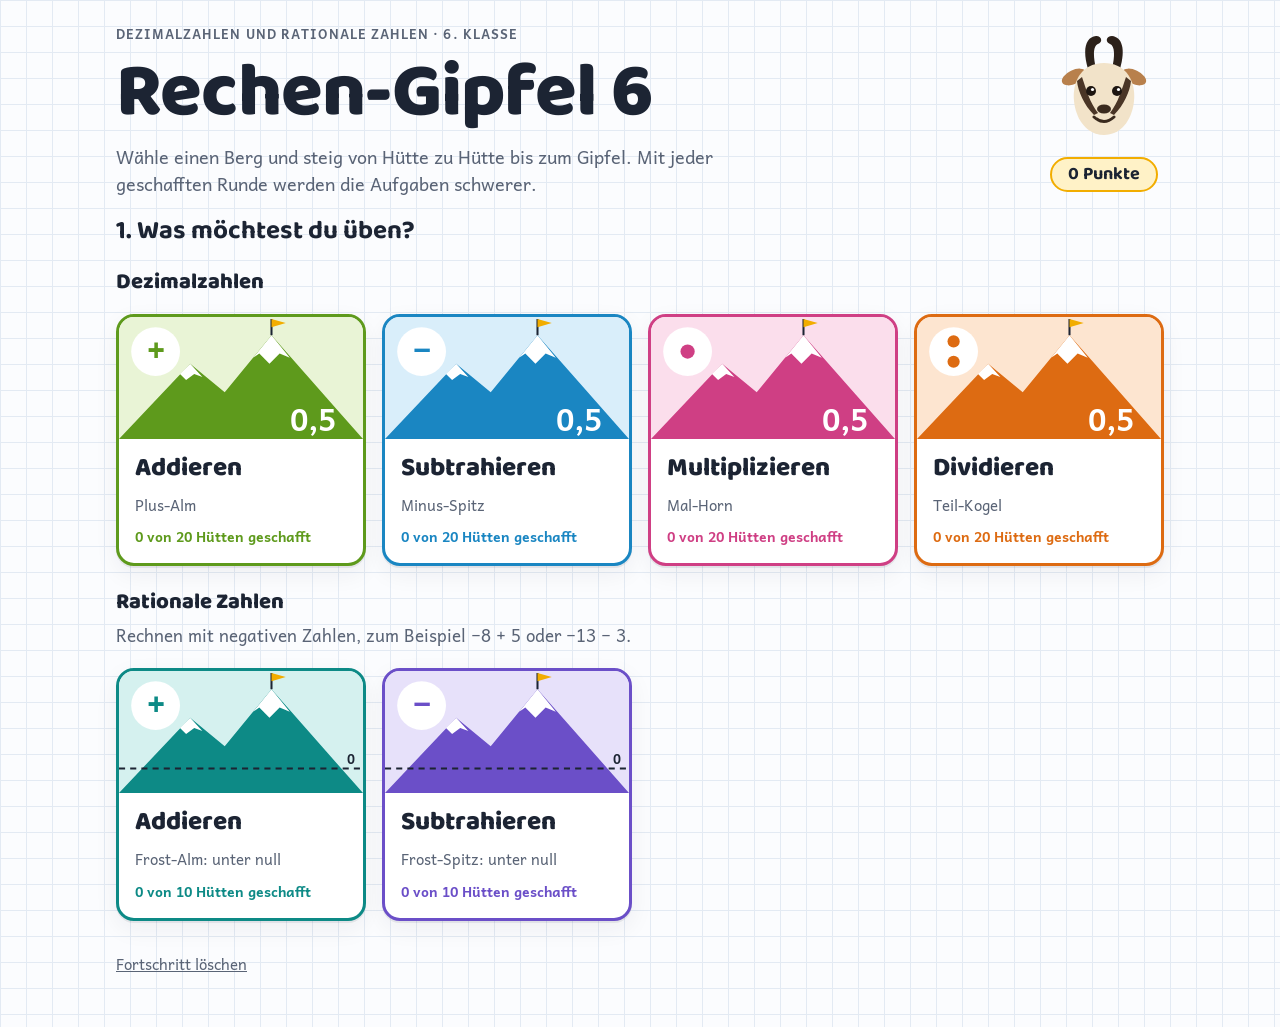
==== einzeldatei/Rechen-Gipfel-6.html @ 6ba0c253 "Lernwelt Rechen-Gipfel 6: Dezimalzahlen und rationale Zahlen Schriftlich (Komma unter Komma, bayeris" ====
<!doctype html>
<html lang="de">
<head>
<meta charset="utf-8">
<meta name="viewport" content="width=device-width, initial-scale=1, viewport-fit=cover">
<title>Rechen-Gipfel 6</title>
<meta name="description" content="Digitale Lernwelt für die 6. Klasse der Mittelschule in Bayern: schriftlich rechnen und Kopfrechnen mit Dezimalzahlen, Addieren und Subtrahieren mit rationalen Zahlen.">
<link rel="preconnect" href="https://fonts.googleapis.com">
<link rel="preconnect" href="https://fonts.gstatic.com" crossorigin>
<link rel="stylesheet" href="https://fonts.googleapis.com/css2?family=Andika:wght@400;700&family=Baloo+2:wght@600;700;800&display=swap">
<style>
/* Rechen-Gipfel
   Layout: eine Spalte auf Karopapier; beim Üben links die Aufgabe, rechts Gamsi, Zahlenfeld und Knöpfe.
   Farben der vier Berge wie auf den Merkplakaten: Plus grün, Minus blau, Mal pink, Geteilt orange. */
:root {
  --paper: #fbfcfe;
  --grid: #e3eaf3;
  --card: #ffffff;
  --fg: #1c2433;
  --muted: #5a6476;
  --line: #c7d1de;
  --ink: #1d4fa8;            /* Füller-Blau für eigene Eingaben */
  --red: #c42a40;            /* Korrekturrot */
  --red-soft: #fde4e8;
  --ok: #24794f;
  --ok-soft: #dcf2e5;
  --sun: #f2ad00;
  --sun-soft: #fff2c7;
  --snow: #ffffff;
  --add: #5e9a1c;  --add-soft: #e9f4d6;
  --sub: #1a86c2;  --sub-soft: #d9eefa;
  --mul: #cf3f84;  --mul-soft: #fbdeec;
  --div: #dd6b12;  --div-soft: #fde5d0;
  --accent: var(--add);
  --accent-soft: var(--add-soft);
  --shadow: 0 2px 0 rgba(28, 36, 51, .08), 0 8px 24px rgba(28, 36, 51, .06);
  --font-display: 'Baloo 2', 'Andika', 'Trebuchet MS', system-ui, sans-serif;
  --font-body: 'Andika', 'Segoe UI', system-ui, sans-serif;
  --cell: clamp(36px, 9vw, 54px);
  --radius: 18px;
}
@media (prefers-color-scheme: dark) {
  :root:not([data-theme="light"]) {
    --paper: #131a27; --grid: #1c2638; --card: #1a2333; --fg: #e9edf4; --muted: #a4aec0; --line: #34425a;
    --ink: #8fb4ff; --red: #ff7d8f; --red-soft: #43202a; --ok: #59d08f; --ok-soft: #173a29; --sun: #ffc93d; --sun-soft: #3f3313; --snow: #dce5f2;
    --add: #8ccf45; --add-soft: #253517; --sub: #4fb6ee; --sub-soft: #15304a; --mul: #f070ad; --mul-soft: #3d1a2c; --div: #ff9a4d; --div-soft: #3f2614;
    --shadow: 0 2px 0 rgba(0, 0, 0, .3), 0 8px 24px rgba(0, 0, 0, .25);
    color-scheme: dark;
  }
}
:root[data-theme="dark"] {
  --paper: #131a27; --grid: #1c2638; --card: #1a2333; --fg: #e9edf4; --muted: #a4aec0; --line: #34425a;
  --ink: #8fb4ff; --red: #ff7d8f; --red-soft: #43202a; --ok: #59d08f; --ok-soft: #173a29; --sun: #ffc93d; --sun-soft: #3f3313; --snow: #dce5f2;
  --add: #8ccf45; --add-soft: #253517; --sub: #4fb6ee; --sub-soft: #15304a; --mul: #f070ad; --mul-soft: #3d1a2c; --div: #ff9a4d; --div-soft: #3f2614;
  --shadow: 0 2px 0 rgba(0, 0, 0, .3), 0 8px 24px rgba(0, 0, 0, .25);
  color-scheme: dark;
}
[data-op="add"] { --accent: var(--add); --accent-soft: var(--add-soft); }
[data-op="sub"] { --accent: var(--sub); --accent-soft: var(--sub-soft); }
[data-op="mul"] { --accent: var(--mul); --accent-soft: var(--mul-soft); }
[data-op="div"] { --accent: var(--div); --accent-soft: var(--div-soft); }

* { box-sizing: border-box; }
html, body { margin: 0; }
body {
  font-family: var(--font-body);
  font-size: 17px;
  line-height: 1.5;
  color: var(--fg);
  background-color: var(--paper);
  background-image:
    linear-gradient(var(--grid) 1px, transparent 1px),
    linear-gradient(90deg, var(--grid) 1px, transparent 1px);
  background-size: 26px 26px;
  min-height: 100vh;
}
[hidden] { display: none !important; }
button { font: inherit; color: inherit; }
:focus-visible { outline: 3px solid var(--sun); outline-offset: 2px; }

.app {
  max-width: 1080px;
  margin: 0 auto;
  padding-block: 24px 48px;
  padding-left: max(16px, env(safe-area-inset-left, 0px));
  padding-right: max(16px, env(safe-area-inset-right, 0px));
}
.screen { display: flex; flex-direction: column; gap: 20px; animation: rise .35s ease both; }
@keyframes rise { from { transform: translateY(8px); opacity: .4; } to { transform: none; opacity: 1; } }

h1, h2, h3 { font-family: var(--font-display); line-height: 1.1; margin: 0; text-wrap: balance; }
h1 { font-size: clamp(44px, 8vw, 76px); font-weight: 800; letter-spacing: -.01em; }
.eyebrow { margin: 0; font-weight: 700; color: var(--muted); text-transform: uppercase; letter-spacing: .08em; font-size: 13px; }
.lead { margin: 0; font-size: 18px; color: var(--muted); max-width: 58ch; }
.pick-title { font-size: 26px; font-weight: 700; }

/* ---------- Start ---------- */
.hero { display: flex; gap: 24px; align-items: center; justify-content: space-between; flex-wrap: wrap; }
.hero-text { display: flex; flex-direction: column; gap: 8px; min-width: 0; flex: 1 1 380px; }
.hero-side { display: flex; flex-direction: column; align-items: center; gap: 8px; }
.score-pill { font-family: var(--font-display); font-weight: 700; font-size: 18px; background: var(--sun-soft); color: var(--fg); border: 2px solid var(--sun); border-radius: 999px; padding: 2px 16px; font-variant-numeric: tabular-nums; }

.op-grid { display: grid; grid-template-columns: repeat(4, minmax(0, 1fr)); gap: 16px; }
@media (max-width: 860px) { .op-grid { grid-template-columns: repeat(2, minmax(0, 1fr)); } }
@media (max-width: 420px) { .op-grid { grid-template-columns: minmax(0, 1fr); } }
.op-card {
  display: flex; flex-direction: column; gap: 6px; text-align: left;
  background: var(--card); border: 3px solid var(--accent); border-radius: var(--radius);
  padding: 0 0 16px; cursor: pointer; overflow: hidden; box-shadow: var(--shadow);
  transition: transform .15s ease;
}
.op-card:hover { transform: translateY(-3px); }
.op-card svg { display: block; width: 100%; height: auto; max-height: 130px; background: var(--accent-soft); }
@media (max-width: 420px) { .op-card svg { height: 110px; } }
.op-card .op-name { font-family: var(--font-display); font-weight: 800; font-size: 26px; padding: 4px 16px 0; color: var(--fg); }
.op-card .op-sub { padding: 0 16px; color: var(--muted); font-size: 15px; }
.op-card .op-progress { padding: 4px 16px 0; font-size: 14px; font-weight: 700; color: var(--accent); }

.home-foot { display: flex; gap: 12px; align-items: center; flex-wrap: wrap; padding-top: 8px; }
.link-btn { background: none; border: 0; padding: 4px 0; color: var(--muted); text-decoration: underline; cursor: pointer; font-size: 15px; }
.reset-confirm { display: flex; gap: 8px; align-items: center; flex-wrap: wrap; font-size: 15px; }

/* ---------- Auswahl Verfahren / Stufe ---------- */
.crumbs { display: flex; gap: 12px; align-items: center; flex-wrap: wrap; color: var(--muted); font-weight: 700; }
.back-btn { background: var(--card); border: 2px solid var(--line); border-radius: 999px; padding: 6px 14px; cursor: pointer; font-weight: 700; }
.back-btn:hover { border-color: var(--accent); }
.choice-grid { display: grid; grid-template-columns: repeat(2, minmax(0, 1fr)); gap: 18px; }
@media (max-width: 680px) { .choice-grid { grid-template-columns: minmax(0, 1fr); } }
.choice {
  display: flex; flex-direction: column; gap: 10px; text-align: left; cursor: pointer;
  background: var(--card); border: 3px solid var(--accent); border-radius: var(--radius);
  padding: 20px; box-shadow: var(--shadow); min-width: 0; transition: transform .15s ease;
}
.choice:hover { transform: translateY(-3px); }
.choice h3 { font-size: 30px; font-weight: 800; }
.choice p { margin: 0; color: var(--muted); }
.choice .example { background: var(--accent-soft); border-radius: 12px; padding: 10px 14px; font-size: 18px; font-variant-numeric: tabular-nums; overflow-x: auto; }
.choice .example pre { margin: 0; font-family: var(--font-body); font-size: 18px; line-height: 1.3; }
.trail { display: flex; gap: 6px; align-items: flex-end; flex-wrap: wrap; }
.hut { display: flex; flex-direction: column; align-items: center; gap: 2px; font-size: 12px; font-weight: 700; color: var(--muted); }
.hut svg { width: 40px; height: 34px; }
.trail-note { font-size: 14px; font-weight: 700; color: var(--accent); }

/* ---------- Üben ---------- */
.play-bar { display: flex; gap: 12px; align-items: center; justify-content: space-between; flex-wrap: wrap; }
.play-info { display: flex; gap: 8px; flex-wrap: wrap; }
.badge { display: inline-block; background: var(--accent); color: var(--card); font-weight: 700; border-radius: 999px; padding: 3px 14px; font-size: 15px; }
.badge.soft { background: var(--accent-soft); color: var(--fg); }
.play-score { font-family: var(--font-display); font-weight: 700; font-size: 20px; font-variant-numeric: tabular-nums; }
.dots { display: flex; gap: 8px; }
.dot { width: 34px; height: 10px; border-radius: 6px; background: var(--line); }
.dot.now { background: var(--sun); }
.dot.ok { background: var(--ok); }
.dot.meh { background: var(--accent); opacity: .55; }
.dot.bonus { outline: 2px dashed var(--sun); outline-offset: 2px; }

.play-main { display: grid; grid-template-columns: minmax(0, 1fr) 320px; gap: 20px; align-items: start; }
@media (max-width: 860px) { .play-main { grid-template-columns: minmax(0, 1fr); } }
.task-card { background: var(--card); border: 3px solid var(--accent); border-radius: var(--radius); padding: 20px; display: flex; flex-direction: column; gap: 16px; box-shadow: var(--shadow); min-width: 0; }
.task-kicker { margin: 0; font-weight: 700; color: var(--accent); text-transform: uppercase; letter-spacing: .06em; font-size: 13px; }
.task-title { font-size: clamp(28px, 5vw, 40px); font-weight: 800; font-variant-numeric: tabular-nums; }
.work { overflow-x: auto; padding: 4px 2px 8px; }

.sach { background: var(--accent-soft); border-radius: 14px; padding: 14px 16px; display: flex; flex-direction: column; gap: 12px; }
.sach p { margin: 0; font-size: 18px; max-width: 62ch; }
.sach .q { font-weight: 700; }
.opt-row { display: flex; gap: 10px; flex-wrap: wrap; }
.opt { background: var(--card); border: 2px solid var(--line); border-radius: 12px; padding: 8px 16px; font-size: 20px; font-weight: 700; cursor: pointer; font-variant-numeric: tabular-nums; }
.opt:hover { border-color: var(--accent); }
.opt.wrong { border-color: var(--red); background: var(--red-soft); animation: shake .3s; }
.opt.right { border-color: var(--ok); background: var(--ok-soft); }
@keyframes shake { 25% { transform: translateX(-4px); } 75% { transform: translateX(4px); } }
.answer-box { background: var(--ok-soft); border: 2px solid var(--ok); border-radius: 14px; padding: 12px 16px; font-size: 18px; }
.answer-box b { font-family: var(--font-display); }

/* Rechenkästchen */
.grid { display: grid; grid-template-columns: repeat(var(--cols), var(--cell)); width: max-content; }
.cell {
  width: var(--cell); height: var(--cell);
  display: flex; align-items: center; justify-content: center;
  border-right: 1px solid var(--line); border-bottom: 1px solid var(--line);
  font-size: calc(var(--cell) * .58); font-weight: 700; line-height: 1;
  background: transparent; padding: 0; font-variant-numeric: tabular-nums;
}
.cell.first { border-left: 1px solid var(--line); }
.cell.top { border-top: 1px solid var(--line); }
.cell.rule { border-top: 4px solid var(--fg); }
.cell.sign { color: var(--fg); }
.cell.small { font-size: calc(var(--cell) * .36); color: var(--muted); }
.cell.in { background: var(--card); color: var(--ink); cursor: pointer; border-radius: 0; border-left: 0; border-top-style: solid; }
.cell.in:hover { background: var(--sun-soft); }
.cell.sel { box-shadow: inset 0 0 0 3px var(--sun); background: var(--sun-soft); }
.cell.ok { background: var(--ok-soft); }
.cell.bad { background: var(--red-soft); }
.cell.shown { color: var(--red); }
.cell.mark { color: var(--ink); }
.cell.hl { background: var(--sun-soft); }
.cell.ul { border-bottom: 3px solid var(--fg); }
.cell.down { color: var(--accent); }
.grid-legend { font-size: 14px; color: var(--muted); margin: 8px 0 0; }

/* Rechnen in Schritten */
.steps { display: flex; flex-direction: column; gap: 10px; }
.hs-row { display: flex; flex-wrap: wrap; align-items: center; gap: 8px; font-size: clamp(22px, 4vw, 28px); font-weight: 700; font-variant-numeric: tabular-nums; }
.hs-row.final { border-top: 3px solid var(--fg); padding-top: 10px; margin-top: 4px; }
.slot {
  min-width: calc(var(--w) * 0.75em + 0.8em); height: 1.7em; padding: 0 .3em;
  border: 2px dashed var(--line); border-radius: 10px; background: var(--card); color: var(--ink);
  font-weight: 700; font-size: inherit; cursor: pointer; text-align: right; font-variant-numeric: tabular-nums;
}
.slot.given { border-style: solid; border-color: transparent; background: var(--accent-soft); color: var(--fg); cursor: default; }
.slot.sel { border-style: solid; border-color: var(--sun); background: var(--sun-soft); }
.slot.ok { border-style: solid; border-color: var(--ok); background: var(--ok-soft); }
.slot.bad { border-style: solid; border-color: var(--red); background: var(--red-soft); }
.slot.shown { color: var(--red); }
.ref { color: var(--muted); min-width: 1.5em; text-align: right; }

/* Division Schritt für Schritt */
.div-prompt { display: flex; flex-wrap: wrap; gap: 10px; align-items: center; background: var(--sun-soft); border-radius: 14px; padding: 10px 14px; font-size: 20px; font-weight: 700; }
.div-prompt .slot { min-width: 3.2em; }
.div-done { background: var(--ok-soft); }

/* Seitenleiste */
.side { display: flex; flex-direction: column; gap: 14px; }
.coach { display: flex; gap: 10px; align-items: flex-start; }
.bubble {
  position: relative; flex: 1; min-width: 0; background: var(--card); border: 2px solid var(--line);
  border-radius: 16px; padding: 10px 14px; font-size: 16px; min-height: 64px;
}
.bubble.good { border-color: var(--ok); background: var(--ok-soft); }
.bubble.oops { border-color: var(--red); background: var(--red-soft); }
.bubble.tip { border-color: var(--sun); background: var(--sun-soft); }
.bubble ol { margin: 6px 0 0; padding-left: 20px; }
.bubble li { margin: 2px 0; font-size: 15px; }

.pad { display: grid; grid-template-columns: repeat(4, minmax(0, 1fr)); gap: 8px; }
.key {
  height: 56px; border-radius: 14px; border: 2px solid var(--line); background: var(--card);
  font-family: var(--font-display); font-size: 26px; font-weight: 700; cursor: pointer; touch-action: manipulation;
}
.key:hover { border-color: var(--accent); }
.key:active { transform: translateY(1px); background: var(--accent-soft); }
.key.wide { grid-column: span 2; }
.key.fn { font-size: 18px; color: var(--muted); }
.actions { display: grid; grid-template-columns: 1fr 2fr; gap: 10px; }
.btn {
  border-radius: 14px; border: 2px solid transparent; padding: 12px 18px; cursor: pointer;
  font-family: var(--font-display); font-weight: 700; font-size: 20px;
}
.btn.primary { background: var(--accent); color: var(--card); }
.btn.primary:hover { filter: brightness(1.05); }
.btn.ghost { background: var(--card); border-color: var(--line); }
.btn.ghost:hover { border-color: var(--accent); }
.btn.small { font-size: 15px; padding: 6px 12px; border-radius: 10px; }
.btn.danger { background: var(--red); color: var(--card); }
.btn:disabled { opacity: .45; cursor: not-allowed; }

/* Maskottchen */
.mascot { width: 120px; height: 120px; }
.mascot.small { width: 64px; height: 64px; flex-shrink: 0; }
.mascot.big { width: 150px; height: 150px; }
.mascot svg { width: 100%; height: 100%; }
.mascot.hop svg { animation: hop .5s ease; }
@keyframes hop { 40% { transform: translateY(-10px) rotate(-4deg); } }

/* Rundenende */
.done-card { background: var(--card); border: 3px solid var(--accent); border-radius: var(--radius); padding: 28px 20px; display: flex; flex-direction: column; align-items: center; gap: 14px; text-align: center; box-shadow: var(--shadow); }
.done-card h2 { font-size: clamp(30px, 6vw, 46px); font-weight: 800; }
.done-stars { display: flex; gap: 8px; }
.done-stars svg { width: 56px; height: 56px; }
.done-actions { display: flex; gap: 10px; flex-wrap: wrap; justify-content: center; }

#confetti { position: fixed; inset: 0; width: 100%; height: 100%; pointer-events: none; z-index: 20; }
.noscript { padding: 20px; }

@media (prefers-reduced-motion: reduce) {
  *, *::before, *::after { animation: none !important; transition: none !important; }
}

/* ---------- Klasse 6: Dezimalzahlen und rationale Zahlen ---------- */
:root { --ratadd: #0d8a86; --ratadd-soft: #d5f1ef; --ratsub: #6b4fc8; --ratsub-soft: #e7e1fa; }
@media (prefers-color-scheme: dark) { :root:not([data-theme="light"]) { --ratadd: #3fd0c9; --ratadd-soft: #123634; --ratsub: #a891ff; --ratsub-soft: #2a2148; } }
:root[data-theme="dark"] { --ratadd: #3fd0c9; --ratadd-soft: #123634; --ratsub: #a891ff; --ratsub-soft: #2a2148; }
[data-op="ratadd"] { --accent: var(--ratadd); --accent-soft: var(--ratadd-soft); }
[data-op="ratsub"] { --accent: var(--ratsub); --accent-soft: var(--ratsub-soft); }
.world-title { font-size: 22px; font-weight: 800; margin-top: 4px; }
.world-note { margin: -12px 0 0; color: var(--muted); }
.op-grid.two { grid-template-columns: repeat(4, minmax(0, 1fr)); }
@media (max-width: 860px) { .op-grid.two { grid-template-columns: repeat(2, minmax(0, 1fr)); } }
@media (max-width: 420px) { .op-grid.two { grid-template-columns: minmax(0, 1fr); } }
.cell.comma { font-weight: 800; color: var(--fg); }
.cell.fill { color: var(--accent); }
.combo { display: flex; flex-direction: column; gap: 18px; }
.combo-part { display: flex; flex-direction: column; gap: 8px; }
.combo-label { margin: 0; font-weight: 700; color: var(--accent); }
.div-original { font-size: clamp(26px, 5vw, 34px); font-weight: 800; font-variant-numeric: tabular-nums; }
.div-wrap { display: flex; flex-direction: column; gap: 12px; }
.hint-visual { overflow-x: auto; background: var(--sun-soft); border-radius: 14px; padding: 8px; }
.hint-visual svg { display: block; width: 100%; min-width: 480px; height: auto; }
.hint-visual p { margin: 0 4px 4px; font-size: 15px; font-weight: 700; }

</style>
</head>
<body>
<div class="app">

  <!-- Startseite: Rechenart wählen -->
  <section id="screen-home" class="screen" aria-labelledby="home-title">
    <header class="hero">
      <div class="hero-text">
        <p class="eyebrow">Dezimalzahlen und rationale Zahlen · 6. Klasse</p>
        <h1 id="home-title">Rechen-Gipfel 6</h1>
        <p class="lead">Wähle einen Berg und steig von Hütte zu Hütte bis zum Gipfel. Mit jeder geschafften Runde werden die Aufgaben schwerer.</p>
      </div>
      <div class="hero-side">
        <div class="mascot" id="home-mascot" aria-hidden="true"></div>
        <div class="score-pill" id="home-points" aria-live="polite">0 Punkte</div>
      </div>
    </header>
    <h2 class="pick-title">1. Was möchtest du üben?</h2>
    <h3 class="world-title">Dezimalzahlen</h3>
    <div class="op-grid" id="op-grid"></div>
    <h3 class="world-title">Rationale Zahlen</h3>
    <p class="world-note">Rechnen mit negativen Zahlen, zum Beispiel −8 + 5 oder −13 − 3.</p>
    <div class="op-grid two" id="op-grid-rat"></div>
    <footer class="home-foot">
      <button type="button" class="link-btn" id="reset-btn">Fortschritt löschen</button>
      <div id="reset-confirm" class="reset-confirm" hidden>
        <span>Wirklich alle Hütten und Punkte löschen?</span>
        <button type="button" class="btn small danger" id="reset-yes">Ja, löschen</button>
        <button type="button" class="btn small ghost" id="reset-no">Abbrechen</button>
      </div>
    </footer>
  </section>

  <!-- Verfahren wählen -->
  <section id="screen-mode" class="screen" hidden aria-labelledby="mode-title">
    <nav class="crumbs"><button type="button" class="back-btn" data-go="home">← Zurück</button><span id="mode-crumb"></span></nav>
    <h2 class="pick-title" id="mode-title">2. Wie möchtest du rechnen?</h2>
    <div class="choice-grid" id="mode-grid"></div>
  </section>

  <!-- Stufe wählen -->
  <section id="screen-stufe" class="screen" hidden aria-labelledby="stufe-title">
    <nav class="crumbs"><button type="button" class="back-btn" data-go="mode">← Zurück</button><span id="stufe-crumb"></span></nav>
    <h2 class="pick-title" id="stufe-title">3. Welche Stufe?</h2>
    <div class="choice-grid" id="stufe-grid"></div>
  </section>

  <!-- Üben -->
  <section id="screen-play" class="screen" hidden aria-labelledby="play-title">
    <div class="play-bar">
      <button type="button" class="back-btn" id="play-back">← Stufen</button>
      <div class="play-info">
        <span class="badge" id="play-path"></span>
        <span class="badge soft" id="play-level"></span>
      </div>
      <div class="play-score" id="play-points" aria-live="polite"></div>
    </div>
    <div class="dots" id="play-dots" aria-label="Fortschritt in dieser Runde"></div>

    <div class="play-main">
      <div class="task-card">
        <p class="task-kicker" id="play-kicker"></p>
        <h2 class="task-title" id="play-title"></h2>
        <div id="sach-box" class="sach" hidden></div>
        <div id="work" class="work"></div>
        <div id="hint-visual" class="hint-visual" hidden></div>
        <div id="answer-box" class="answer-box" hidden></div>
      </div>

      <aside class="side">
        <div class="coach">
          <div class="mascot small" id="play-mascot" aria-hidden="true"></div>
          <div class="bubble" id="bubble" aria-live="polite"></div>
        </div>
        <div class="pad" id="pad" aria-label="Zahlenfeld"></div>
        <div class="actions">
          <button type="button" class="btn ghost" id="hint-btn">Tipp</button>
          <button type="button" class="btn primary" id="check-btn">Prüfen</button>
        </div>
      </aside>
    </div>
  </section>

  <!-- Rundenende -->
  <section id="screen-done" class="screen" hidden aria-labelledby="done-title">
    <div class="done-card">
      <div class="mascot big" id="done-mascot" aria-hidden="true"></div>
      <h2 id="done-title"></h2>
      <div class="done-stars" id="done-stars"></div>
      <p id="done-text" class="lead"></p>
      <div class="done-trail" id="done-trail"></div>
      <div class="done-actions">
        <button type="button" class="btn primary" id="again-btn">Nächste Runde</button>
        <button type="button" class="btn ghost" id="to-stufe-btn">Andere Stufe</button>
        <button type="button" class="btn ghost" id="to-home-btn">Andere Rechenart</button>
      </div>
    </div>
  </section>

</div>
<canvas id="confetti" aria-hidden="true"></canvas>
<noscript><p class="noscript">Bitte JavaScript einschalten, damit die Lernwelt funktioniert.</p></noscript>
<script>
/* Rechen-Gipfel – kleine Hilfsfunktionen */
window.RG = window.RG || {};
(function (RG) {
  RG.rnd = function (a, b) { return a + Math.floor(Math.random() * (b - a + 1)); };
  RG.pick = function (arr) { return arr[Math.floor(Math.random() * arr.length)]; };
  RG.shuffle = function (arr) {
    var a = arr.slice();
    for (var i = a.length - 1; i > 0; i--) {
      var j = Math.floor(Math.random() * (i + 1));
      var t = a[i]; a[i] = a[j]; a[j] = t;
    }
    return a;
  };
  /* Tausendergruppen mit schmalem Leerzeichen: 12 345 */
  RG.fmt = function (n) { return String(n).replace(/\B(?=(\d{3})+(?!\d))/g, ' '); };
  RG.len = function (n) { return String(n).length; };
  RG.digitsOf = function (n) { return String(n).split('').map(Number); };
  /* Stellenwert-Zerlegung: 285 -> [200, 80, 5] (Nullen fallen weg) */
  RG.placeParts = function (n) {
    var s = String(n), out = [];
    for (var i = 0; i < s.length; i++) {
      var d = Number(s[i]);
      if (d) out.push(d * Math.pow(10, s.length - 1 - i));
    }
    return out;
  };
  /* Stellenwert-Namen von rechts: E, Z, H, T, ZT, HT */
  RG.PLACE = ['E', 'Z', 'H', 'T', 'ZT', 'HT', 'M'];
  RG.PLACE_LONG = ['Einer', 'Zehner', 'Hunderter', 'Tausender', 'Zehntausender', 'Hunderttausender', 'Millionen'];

  /* Überschlag: auf die höchste Stelle runden */
  RG.roundLead = function (n) {
    var p = Math.pow(10, String(n).length - 1);
    return Math.round(n / p) * p;
  };

  /* Speicher (nur in diesem Browser) */
  var KEY = 'rechengipfel6-v1';
  RG.store = {
    load: function () { try { return JSON.parse(localStorage.getItem(KEY)) || null; } catch (e) { return null; } },
    save: function (d) { try { localStorage.setItem(KEY, JSON.stringify(d)); } catch (e) { /* ohne Speicher weiter */ } },
    clear: function () { try { localStorage.removeItem(KEY); } catch (e) { /* egal */ } }
  };

  /* DOM-Helfer */
  RG.el = function (tag, attrs, children) {
    var e = document.createElement(tag);
    if (attrs) {
      Object.keys(attrs).forEach(function (k) {
        var v = attrs[k];
        if (v === undefined || v === null || v === false) return;
        if (k === 'text') e.textContent = v;
        else if (k === 'html') e.innerHTML = v;
        else if (k.slice(0, 2) === 'on') e.addEventListener(k.slice(2), v);
        else e.setAttribute(k, v === true ? '' : v);
      });
    }
    (children || []).forEach(function (c) {
      if (c === null || c === undefined || c === false) return;
      e.appendChild(typeof c === 'string' ? document.createTextNode(c) : c);
    });
    return e;
  };
})(window.RG);

/* ---------- Dezimalzahlen und negative Zahlen ---------- */
(function (RG) {
  /* Eine Dezimalzahl ist {i, k}: ganze Zahl i geteilt durch 10^k (k = Stellen nach dem Komma) */
  RG.D = function (i, k) { return { i: i, k: k || 0 }; };
  RG.dVal = function (x) { return x.i / Math.pow(10, x.k); };
  RG.dScale = function (x, k) { return x.i * Math.pow(10, k - x.k); };
  RG.dNorm = function (x) { var i = x.i, k = x.k; while (k > 0 && i % 10 === 0) { i /= 10; k--; } return { i: i, k: k }; };
  RG.dIntLen = function (x) { return String(Math.floor(Math.abs(x.i) / Math.pow(10, x.k))).length; };
  /* Ziffern ohne Komma, mit führender 0 bei 0,xx: 0,84 -> "084" */
  RG.dDigits = function (x) {
    var s = String(Math.abs(x.i));
    while (s.length < x.k + 1) s = '0' + s;
    return s;
  };
  /* Deutsche Schreibweise: 12,05  −3  1 250,5 */
  RG.dStr = function (x) {
    var s = RG.dDigits(x), ip = s.slice(0, s.length - x.k), fp = s.slice(s.length - x.k);
    return (x.i < 0 ? '−' : '') + RG.fmt(ip) + (x.k ? ',' + fp : '');
  };
  RG.dSum = function (list) {
    var K = Math.max.apply(null, list.map(function (x) { return x.k; }));
    return { i: list.reduce(function (s, x) { return s + RG.dScale(x, K); }, 0), k: K };
  };
  RG.dMul = function (a, b) { return { i: a.i * b.i, k: a.k + b.k }; };
  /* Zufällige Dezimalzahl zwischen lo und hi (ganzzahliger Anteil) mit k Stellen, letzte Stelle nicht 0 */
  RG.rndDec = function (lo, hi, k) {
    var p = Math.pow(10, k), i;
    do { i = RG.rnd(lo * p, hi * p + p - 1); } while (k > 0 && i % 10 === 0);
    if (i === 0) i = k ? 1 : 1;
    return { i: i, k: k };
  };
  /* Eingabe lesen: "12,5", "−3", "-0,25" -> Zahl oder null */
  RG.parseNum = function (s) {
    if (s === null || s === undefined) return null;
    s = String(s).replace('−', '-').replace(',', '.').replace(/\s| /g, '');
    if (s === '' || s === '-' || s === '.' || s === '-.') return null;
    var v = Number(s);
    return isNaN(v) ? null : v;
  };
  RG.same = function (a, b) { return a !== null && b !== null && a !== undefined && Math.abs(a - b) < 1e-9; };
  /* Stellennamen für Zahlen mit k Nachkommastellen, von rechts gezählt */
  RG.placeNames = function (k, total) {
    var dec = ['z', 'h', 't'], out = [];
    for (var p = 0; p < total; p++) out.push(p < k ? dec[k - 1 - p] : RG.PLACE[p - k]);
    return out;
  };
})(window.RG);

</script>
<script>
/* Rechen-Gipfel 6 – Aufgaben erzeugen
   Welt "dez": Dezimalzahlen, Rechenarten add/sub/mul/div, Verfahren sch (schriftlich) oder km (Kopfrechnen)
   Welt "rat": rationale Zahlen, Rechenarten add/sub, nur Kopfrechnen, ohne doppelte Vorzeichen
   Jede Stufe hat 5 Level (Hütten), die schwerer werden. */
(function (RG) {
  var rnd = RG.rnd, pick = RG.pick, D = RG.D, rd = RG.rndDec;

  function retry(make, ok) {
    var x;
    for (var i = 0; i < 500; i++) { x = make(); if (ok(x)) return x; }
    return x;
  }
  RG.retry = retry;
  function sum(list) { return RG.dSum(list); }
  function sub(a, b) { var K = Math.max(a.k, b.k); return { i: RG.dScale(a, K) - RG.dScale(b, K), k: K }; }
  function carriesD(list) { var K = Math.max.apply(null, list.map(function (x) { return x.k; })); return RG.carries(list.map(function (x) { return RG.dScale(x, K); })); }
  function borrowsD(a, b) { var K = Math.max(a.k, b.k); return RG.borrows(RG.dScale(a, K), RG.dScale(b, K)); }
  function lastNonZero(x) { return x.k === 0 || x.i % 10 !== 0; }

  /* ---------- Hilfen aus Klasse 5 (Überträge, Entbündeln) ---------- */
  RG.carries = function (nums) {
    var c = 0, cnt = 0, L = Math.max.apply(null, nums.map(RG.len));
    for (var i = 0; i < L; i++) {
      var s = c;
      nums.forEach(function (n) { s += Math.floor(n / Math.pow(10, i)) % 10; });
      c = Math.floor(s / 10);
      if (c) cnt++;
    }
    return cnt;
  };
  RG.borrows = function (a, b) {
    var A = String(a).split('').reverse().map(Number), B = String(b).split('').reverse().map(Number), c = 0, cnt = 0;
    for (var i = 0; i < A.length; i++) { var x = A[i] - c, y = B[i] || 0; if (x < y) { cnt++; c = 1; } else c = 0; }
    return cnt;
  };

  /* =================== Dezimalzahlen schriftlich =================== */
  function schAdd(s, L) {
    var t;
    if (s === 1) {
      t = [
        function () { return retry(function () { return [rd(1, 9, 1), rd(1, 9, 1)]; }, function (x) { return carriesD(x) === 0; }); },
        function () { return retry(function () { return [rd(1, 99, 1), rd(1, 99, 1)]; }, function (x) { return carriesD(x) >= 1; }); },
        function () { return retry(function () { return [rd(1, 99, 2), rd(1, 99, 2)]; }, function (x) { return carriesD(x) >= 1; }); },
        function () { return [rd(10, 999, 2), rd(10, 999, 2)]; },
        function () { return [rd(1, 99, 2), rd(10, 499, 2), rd(1, 99, 2)]; }
      ][L - 1]();
    } else {
      t = [
        function () { return [rd(1, 99, 1), rd(1, 99, 2)]; },
        function () { return RG.shuffle([rd(1, 99, 1), rd(1, 99, 3)]); },
        function () { return [rd(1, 99, 2), D(rnd(2, 99), 0), rd(1, 99, 1)]; },
        function () { return [rd(10, 999, 1), rd(1, 99, 3), rd(1, 99, 2)]; },
        function () { return [rd(100, 999, 2), rd(1, 9, 3), D(rnd(10, 99), 0), rd(10, 99, 1)]; }
      ][L - 1]();
    }
    return { world: 'dez', kind: 'add', terms: t, ans: RG.dNorm(sum(t)) };
  }
  function schSub(s, L) {
    var p;
    if (s === 1) {
      p = [
        function () { return retry(function () { return [rd(5, 9, 1), rd(1, 4, 1)]; }, function (x) { return borrowsD(x[0], x[1]) === 0; }); },
        function () { return retry(function () { return [rd(10, 99, 1), rd(1, 9, 1)]; }, function (x) { return borrowsD(x[0], x[1]) >= 1; }); },
        function () { return retry(function () { return [rd(20, 99, 2), rd(10, 19, 2)]; }, function (x) { return borrowsD(x[0], x[1]) >= 1; }); },
        function () { return retry(function () { return [rd(200, 999, 2), rd(100, 199, 2)]; }, function (x) { return borrowsD(x[0], x[1]) >= 2; }); },
        function () { return retry(function () { return [rd(10, 99, 3), rd(1, 9, 3)]; }, function (x) { return borrowsD(x[0], x[1]) >= 2; }); }
      ][L - 1];
    } else {
      p = [
        function () { return [rd(10, 99, 1), rd(1, 9, 2)]; },
        function () { return [D(rnd(5, 30), 0), rd(1, 4, 2)]; },
        function () { return [rd(10, 99, 2), rd(1, 9, 3)]; },
        function () { var a = D(rnd(2, 9) * 1000 + rnd(1, 9), 2); return [a, rd(10, 19, 2)]; },
        function () { return [D(pick([100, 200, 500, 1000]), 0), rd(10, 99, 2)]; }
      ][L - 1];
    }
    var t = retry(p, function (x) { return RG.dVal(x[0]) > RG.dVal(x[1]); });
    return { world: 'dez', kind: 'sub', a: t[0], b: t[1], ans: RG.dNorm(sub(t[0], t[1])) };
  }
  function schMul(s, L) {
    var n, f;
    if (s === 1) {
      n = [rd(1, 9, 1), rd(10, 99, 1), rd(1, 9, 2), rd(10, 99, 2), rd(1, 9, 3)][L - 1];
      f = D([rnd(2, 5), rnd(3, 9), rnd(2, 9), rnd(4, 9), rnd(6, 9)][L - 1], 0);
    } else {
      var pairs = [
        function () { return [rd(1, 9, 1), D(rnd(2, 9), 1)]; },
        function () { return [rd(1, 9, 1), retry(function () { return rd(1, 9, 1); }, function (x) { return x.i >= 11; })]; },
        function () { return [rd(1, 9, 2), retry(function () { return rd(1, 9, 1); }, function (x) { return x.i >= 11; })]; },
        function () { return [rd(1, 9, 2), retry(function () { return rd(0, 0, 2); }, function (x) { return x.i >= 11; })]; },
        function () { return [rd(1, 9, 3), retry(function () { return rd(1, 9, 1); }, function (x) { return x.i >= 11; })]; }
      ];
      var pr = pairs[L - 1]();
      n = pr[0]; f = pr[1];
    }
    return { world: 'dez', kind: 'mul', n: n, f: f, ans: RG.dNorm(RG.dMul(n, f)) };
  }
  /* Division: q = Ergebnis, d = Divisor (ganz). Dividend = q · d mit gleich vielen Nachkommastellen wie q */
  function schDiv(s, L) {
    var q, d, shift = 0;
    if (s === 1) {
      var cfg = [[1, 9, 1, 2, 5], [10, 99, 1, 3, 9], [1, 9, 2, 2, 9], [0, 0, 2, 3, 9], [10, 99, 2, 6, 9]][L - 1];
      var r = retry(function () { var qq = rd(cfg[0], cfg[1], cfg[2]), dd = rnd(cfg[3], cfg[4]); return [qq, dd]; },
        function (x) { return lastNonZero(D(x[0].i * x[1], x[0].k)) && x[0].i >= 2; });
      q = r[0]; d = r[1];
    } else {
      var c2 = [
        function () { return [D(rnd(2, 9), 0), rnd(2, 9), 1]; },
        function () { return [D(rnd(11, 99), 0), rnd(2, 9), 1]; },
        function () { return [rd(1, 9, 1), rnd(2, 9), 1]; },
        function () { return [D(rnd(11, 49), 0), rnd(2, 9), 2]; },
        function () { return [rd(1, 9, 1), rnd(11, 25), 1]; }
      ][L - 1];
      var r2 = retry(c2, function (x) { return lastNonZero(D(x[0].i * x[1], x[0].k + x[2])); });
      q = r2[0]; d = r2[1]; shift = r2[2];
    }
    var Dsh = { i: q.i * d, k: q.k };               /* Dividend nach dem Verschieben */
    var dividend = { i: Dsh.i, k: Dsh.k + shift };  /* Dividend in der Aufgabe */
    var divisor = { i: d, k: shift };
    return { world: 'dez', kind: 'div', Dv: dividend, dv: divisor, shift: shift, Dsh: Dsh, d: d, q: q, ans: q };
  }

  /* =================== Dezimalzahlen Kopfrechnen: Päckchen mit 3 Aufgaben =================== */
  function row(text, ans, opt) { return { text: text, ans: ans, gap: !!(opt && opt.gap), after: opt && opt.after, pre: !!(opt && opt.pre) }; }
  var S = RG.dStr;
  function kmRow(op, s, L) {
    var a, b, c;
    if (op === 'add') {
      if (s === 1) {
        if (L === 1) { a = D(rnd(1, 4), 1); b = D(rnd(1, 9 - a.i), 1); }
        else if (L === 2) { a = D(rnd(4, 9), 1); b = D(rnd(11 - a.i, 9), 1); }
        else if (L === 3) { a = rd(1, 9, 1); b = rd(1, 9, 1); }
        else if (L === 4) { a = rd(1, 9, 2); b = D(rnd(1, 9), 1); }
        else { a = retry(function () { return rd(0, 0, 2); }, function (x) { return x.i > 10; }); b = retry(function () { return rd(0, 0, 2); }, function (x) { return x.i > 10; }); }
        return row(S(a) + ' + ' + S(b) + ' =', RG.dSum([a, b]));
      }
      if (L === 1) { a = D(rnd(11, 99), 2); if (a.i % 10 === 0) a.i++; return row(S(a) + ' +', D(100 - a.i, 2), { gap: true, after: '= 1' }); }
      if (L === 2) { a = rd(1, 8, 1); var to = Math.ceil(RG.dVal(a)); return row(S(a) + ' +', sub(D(to, 0), a), { gap: true, after: '= ' + to }); }
      if (L === 3) { a = rd(1, 9, 2); b = rd(0, 1, 1); return row(S(a) + ' + ' + S(b) + ' =', RG.dSum([a, b])); }
      if (L === 4) { a = rd(1, 9, 1); b = rd(0, 0, 2); c = rd(1, 4, 2); return row(S(a) + ' + ' + S(b) + ' + ' + S(c) + ' =', RG.dSum([a, b, c])); }
      a = rd(0, 0, 3); b = rd(0, 0, 3); return row(S(a) + ' + ' + S(b) + ' =', RG.dSum([a, b]));
    }
    if (op === 'sub') {
      if (s === 1) {
        if (L === 1) { a = D(rnd(5, 9), 1); b = D(rnd(1, a.i - 1), 1); }
        else if (L === 2) { a = D(rnd(11, 18), 1); b = D(rnd(a.i % 10 + 1, 9), 1); }
        else if (L === 3) { a = rd(2, 9, 1); b = retry(function () { return rd(1, 4, 1); }, function (x) { return x.i < a.i; }); }
        else if (L === 4) { a = rd(1, 9, 2); b = D(rnd(1, 9), 1); if (RG.dVal(b) >= RG.dVal(a)) a = RG.dSum([a, D(1, 0)]); }
        else { a = D(1, 0); b = retry(function () { return rd(0, 0, 2); }, function (x) { return x.i > 10; }); }
        return row(S(a) + ' − ' + S(b) + ' =', RG.dNorm(sub(a, b)));
      }
      if (L === 1) { a = D(rnd(3, 9), 0); b = rd(1, a.i - 1, 1); }
      else if (L === 2) { a = rd(2, 9, 2); b = retry(function () { return rd(1, 3, 1); }, function (x) { return RG.dVal(x) < RG.dVal(a); }); }
      else if (L === 3) { a = D(pick([10, 20, 50]), 0); b = rd(1, 9, 2); }
      else if (L === 4) { b = rd(1, 4, 1); var r = rd(1, 5, 1); return row('', RG.dSum([r, b]), { gap: true, pre: true, after: '− ' + S(b) + ' = ' + S(r) }); }
      else { a = D(1, 0); b = rd(0, 0, 3); }
      return row(S(a) + ' − ' + S(b) + ' =', RG.dNorm(sub(a, b)));
    }
    if (op === 'mul') {
      if (s === 1) {
        if (L === 1) { a = rd(1, 99, rnd(1, 2)); b = D(pick([10, 100]), 0); }
        else if (L === 2) { a = pick([rd(0, 9, 2), rd(0, 9, 3)]); b = D(pick([10, 100, 1000]), 0); }
        else if (L === 3) { a = rd(0, 3, 1); b = D(rnd(2, 4), 0); }
        else if (L === 4) { a = pick([D(25, 2), D(15, 1), D(75, 2), rd(1, 2, 1)]); b = D(rnd(3, 8), 0); }
        else { a = pick([D(rnd(1, 9), 2), rd(1, 9, 1)]); b = D(rnd(5, 9), 0); }
      } else {
        if (L === 1) { a = D(rnd(1, 9), 1); b = D(rnd(1, 9), 1); }
        else if (L === 2) { a = rd(1, 3, 1); b = D(rnd(2, 5), 1); }
        else if (L === 3) { a = pick([D(rnd(11, 99), 0), rd(1, 99, 1)]); b = D(1, pick([1, 2])); }
        else if (L === 4) { a = pick([D(5, 1), D(25, 2), D(15, 1)]); b = D(rnd(2, 8), 1); }
        else { a = rd(1, 4, 1); b = D(rnd(2, 9), 2); }
      }
      return row(S(a) + ' · ' + S(b) + ' =', RG.dNorm(RG.dMul(a, b)));
    }
    /* Division: a = Ergebnis · b */
    var res, dvs;
    if (s === 1) {
      if (L === 1) { a = rd(1, 99, 1); dvs = D(pick([10, 100]), 0); res = { i: a.i, k: a.k + (dvs.i === 10 ? 1 : 2) }; }
      else if (L === 2) { a = pick([D(rnd(1, 99), 0), rd(1, 99, 1)]); dvs = D(pick([100, 1000]), 0); res = { i: a.i, k: a.k + (dvs.i === 100 ? 2 : 3) }; }
      else { res = L === 3 ? D(rnd(1, 4), 1) : (L === 4 ? D(rnd(1, 9), pick([1, 2])) : rd(0, 1, 1)); dvs = D(L === 3 ? rnd(2, 3) : rnd(3, 9), 0); a = RG.dMul(res, dvs); }
      return row(S(RG.dNorm(a)) + ' : ' + S(dvs) + ' =', RG.dNorm(res));
    }
    if (L === 1) { a = rd(1, 9, 1); dvs = D(1, 1); res = D(a.i, 0); }
    else if (L === 2) { res = D(rnd(2, 9), 0); dvs = D(rnd(2, 9), 1); a = RG.dMul(res, dvs); }
    else if (L === 3) { res = D(rnd(2, 9), 1); dvs = D(rnd(2, 9), 1); a = RG.dMul(res, dvs); }
    else if (L === 4) { res = D(rnd(2, 9), 0); dvs = D(rnd(11, 15), 1); a = RG.dMul(res, dvs); }
    else { res = D(rnd(2, 9), 0); dvs = D(rnd(2, 9), 2); a = RG.dMul(res, dvs); }
    return row(S(RG.dNorm(a)) + ' : ' + S(dvs) + ' =', RG.dNorm(res));
  }

  /* =================== Rationale Zahlen: nur −a + b, a − b, −a − b (keine doppelten Vorzeichen) =================== */
  function ratRow(op, s, L) {
    var lim = [10, 20, 50, 100, 100][L - 1], terms, ops;
    function pos(lo, hi, k) { return k ? rd(lo, hi, k) : D(rnd(Math.max(1, lo), hi), 0); }
    var k = 0, three = false;
    if (s === 2) {
      if (L === 1) { k = 1; lim = 10; }
      else if (L === 2) { three = true; lim = 20; }
      else if (L === 3) { lim = 1000; }
      else if (L === 4) { k = 2; lim = 10; }
      else { three = true; k = 1; lim = 20; }
    }
    if (op === 'add') {
      var a = pos(1, lim, k), b = pos(1, lim, k);
      if (s === 1 && L === 5 && Math.random() < 0.3) b = { i: a.i, k: a.k };
      terms = [{ i: -a.i, k: a.k }, b]; ops = ['+'];
      if (three) { terms.push(pos(1, lim, k)); ops.push('+'); }
    } else {
      var x = pos(1, lim, k), y = pos(1, lim, k);
      if (Math.random() < 0.5 || (s === 1 && L === 1)) {
        /* a − b mit b > a */
        if (RG.dVal(y) <= RG.dVal(x)) { var t = x; x = y; y = t; if (x.i === y.i) y = RG.dSum([y, D(1, 0)]); }
        terms = [x, y];
      } else {
        terms = [{ i: -x.i, k: x.k }, y];
      }
      if (s === 1 && L === 2) terms = [{ i: -Math.abs(x.i), k: x.k }, y];
      ops = ['−'];
      if (three) { terms.push(pos(1, lim, k)); ops.push('−'); }
    }
    var acc = terms[0];
    for (var j = 1; j < terms.length; j++) acc = ops[j - 1] === '+' ? RG.dSum([acc, terms[j]]) : sub(acc, terms[j]);
    var text = S(terms[0]);
    for (j = 1; j < terms.length; j++) text += ' ' + ops[j - 1] + ' ' + S(terms[j]);
    return { text: text + ' =', ans: RG.dNorm(acc), terms: terms, ops: ops };
  }

  RG.generate = function (world, op, mode, s, L) {
    L = Math.max(1, Math.min(5, L));
    if (world === 'rat') {
      var rr = [ratRow(op, s, L), ratRow(op, s, L), ratRow(op, s, L)];
      return { world: 'rat', kind: 'rat', op: op, rows: rr };
    }
    if (mode === 'km') {
      var rows = [], seen = {};
      while (rows.length < 3) {
        var r = kmRow(op, s, L), key = r.text + (r.after || '');
        if (seen[key] && rows.length < 3 && Object.keys(seen).length < 20) { seen[key] = 1; continue; }
        seen[key] = 1; rows.push(r);
      }
      return { world: 'dez', kind: 'km', op: op, rows: rows };
    }
    if (op === 'add') return schAdd(s, L);
    if (op === 'sub') return schSub(s, L);
    if (op === 'mul') return schMul(s, L);
    return schDiv(s, L);
  };

  /* =================== Sachaufgaben =================== */
  function maxK(list) { return Math.max.apply(null, list.map(function (x) { return x.k; })); }
  var SACH = {
    add: [
      { ok: function (t) { return t.terms.length === 2 && maxK(t.terms) <= 2 && RG.dVal(t.ans) < 200; }, text: function (t) { return 'Lea kauft im Schreibwarenladen ein Malset für ' + S(t.terms[0]) + ' € und einen Füller für ' + S(t.terms[1]) + ' €. Wie viel muss sie bezahlen?'; }, ans: function (t) { return 'Lea muss ' + S(t.ans) + ' € bezahlen.'; } },
      { ok: function (t) { return t.terms.length === 2 && RG.dVal(t.ans) < 100; }, text: function (t) { return 'Paul fährt mit dem Rad am Samstag ' + S(t.terms[0]) + ' km und am Sonntag ' + S(t.terms[1]) + ' km. Wie viele Kilometer sind das zusammen?'; }, ans: function (t) { return 'Paul fährt zusammen ' + S(t.ans) + ' km.'; } },
      { ok: function (t) { return t.terms.length > 2; }, text: function (t) { return 'Auf dem Wochenmarkt wiegt die Verkäuferin drei Sorten Obst ab: ' + t.terms.map(S).join(' kg, ') + ' kg. Wie viel Kilogramm sind das zusammen?'; }, ans: function (t) { return 'Zusammen sind es ' + S(t.ans) + ' kg.'; } },
      { ok: function () { return true; }, text: function (t) { return 'Ein Wanderweg hat mehrere Abschnitte: ' + t.terms.map(S).join(' km, ') + ' km. Wie lang ist der ganze Weg?'; }, ans: function (t) { return 'Der Weg ist ' + S(t.ans) + ' km lang.'; } }
    ],
    sub: [
      { ok: function (t) { return RG.dVal(t.a) <= 50; }, text: function (t) { return 'Ein Brett ist ' + S(t.a) + ' m lang. Der Hausmeister sägt ein Stück von ' + S(t.b) + ' m ab. Wie lang ist der Rest?'; }, ans: function (t) { return 'Der Rest ist ' + S(t.ans) + ' m lang.'; } },
      { ok: function (t) { return Math.max(t.a.k, t.b.k) <= 2; }, text: function (t) { return 'Frau Huber hat ' + S(t.a) + ' € im Geldbeutel. Beim Bäcker bezahlt sie ' + S(t.b) + ' €. Wie viel Geld bleibt ihr?'; }, ans: function (t) { return 'Ihr bleiben ' + S(t.ans) + ' €.'; } },
      { ok: function () { return true; }, text: function (t) { return 'In einem Fass sind ' + S(t.a) + ' l Apfelsaft. Beim Schulfest werden ' + S(t.b) + ' l ausgeschenkt. Wie viel Saft ist noch im Fass?'; }, ans: function (t) { return 'Im Fass sind noch ' + S(t.ans) + ' l Saft.'; } }
    ],
    mul: [
      { ok: function (t) { return t.f.k === 0 && t.n.k <= 2; }, text: function (t) { return 'Ein Liter Milch kostet ' + S(t.n) + ' €. Frau Huber kauft ' + S(t.f) + ' Liter. Wie viel muss sie bezahlen?'; }, ans: function (t) { return 'Sie muss ' + S(t.ans) + ' € bezahlen.'; } },
      { ok: function (t) { return t.f.k === 0; }, text: function (t) { return 'Für den Schulbasar braucht die Klasse ' + S(t.f) + ' Stoffbänder. Jedes Band ist ' + S(t.n) + ' m lang. Wie viele Meter Band sind das?'; }, ans: function (t) { return 'Das sind ' + S(t.ans) + ' m Band.'; } },
      { ok: function (t) { return t.f.k > 0 && t.n.k <= 2; }, text: function (t) { return 'Ein Kilogramm Äpfel kostet ' + S(t.n) + ' €. Lea kauft ' + S(t.f) + ' kg. Wie viel muss sie bezahlen?'; }, ans: function (t) { return 'Lea muss ' + S(t.ans) + ' € bezahlen.'; } },
      { ok: function (t) { return t.f.k > 0; }, text: function (t) { return 'Ein Beet ist ' + S(t.n) + ' m lang und ' + S(t.f) + ' m breit. Wie groß ist seine Fläche?'; }, ans: function (t) { return 'Das Beet ist ' + S(t.ans) + ' m² groß.'; } }
    ],
    div: [
      { ok: function (t) { return t.shift === 0 && t.Dv.k <= 2; }, text: function (t) { return t.d + ' Freunde teilen sich eine Rechnung von ' + S(t.Dv) + ' € gerecht. Wie viel zahlt jeder?'; }, ans: function (t) { return 'Jeder zahlt ' + S(t.ans) + ' €.'; } },
      { ok: function (t) { return t.shift === 0; }, text: function (t) { return 'Ein Seil ist ' + S(t.Dv) + ' m lang. Es wird in ' + t.d + ' gleich lange Stücke geschnitten. Wie lang ist ein Stück?'; }, ans: function (t) { return 'Ein Stück ist ' + S(t.ans) + ' m lang.'; } },
      { ok: function (t) { return t.shift > 0 && t.q.k === 0; }, text: function (t) { return 'Ein Geschenkband ist ' + S(t.Dv) + ' m lang. Es wird in Stücke zu je ' + S(t.dv) + ' m geschnitten. Wie viele Stücke entstehen?'; }, ans: function (t) { return 'Es entstehen ' + S(t.ans) + ' Stücke.'; } },
      { ok: function (t) { return t.shift > 0 && t.q.k === 0; }, text: function (t) { return 'Eine Flasche fasst ' + S(t.dv) + ' l. Wie viele Flaschen kann man mit ' + S(t.Dv) + ' l Saft füllen?'; }, ans: function (t) { return 'Man kann ' + S(t.ans) + ' Flaschen füllen.'; } }
    ],
    rat: {
      add: [
        { ok: function (r) { return r.terms.length === 2 && r.terms[0].k === 0 && Math.abs(r.terms[0].i) <= 30; }, text: function (r) { return 'Am Morgen zeigt das Thermometer ' + S(r.terms[0]) + ' °C. Bis zum Mittag wird es ' + S(r.terms[1]) + ' Grad wärmer. Wie warm ist es mittags?'; }, ans: function (r) { return 'Mittags sind es ' + S(r.ans) + ' °C.'; } },
        { ok: function (r) { return r.terms.length === 2; }, text: function (r) { return 'Tims Konto steht bei ' + S(r.terms[0]) + ' €. Er zahlt ' + S(r.terms[1]) + ' € ein. Wie steht sein Konto jetzt?'; }, ans: function (r) { return 'Sein Konto steht bei ' + S(r.ans) + ' €.'; } }
      ],
      sub: [
        { ok: function (r) { return r.terms.length === 2 && r.terms[0].k === 0 && Math.abs(r.terms[0].i) <= 30; }, text: function (r) { return 'Am Abend sind es ' + S(r.terms[0]) + ' °C. In der Nacht wird es ' + S(r.terms[1]) + ' Grad kälter. Wie kalt ist es in der Nacht?'; }, ans: function (r) { return 'In der Nacht sind es ' + S(r.ans) + ' °C.'; } },
        { ok: function (r) { return r.terms.length === 2; }, text: function (r) { return 'Ein Konto steht bei ' + S(r.terms[0]) + ' €. Es werden ' + S(r.terms[1]) + ' € abgebucht. Wie steht das Konto jetzt?'; }, ans: function (r) { return 'Das Konto steht bei ' + S(r.ans) + ' €.'; } }
      ]
    }
  };
  function calc(A, sym, B) { return S(A) + ' ' + sym + ' ' + S(B); }
  var SYM = { add: '+', sub: '−', mul: '·', div: ':' };

  RG.makeSach = function (task) {
    var tpl, fits, options;
    if (task.world === 'rat') {
      var r = task.rows[0];
      fits = SACH.rat[task.op].filter(function (x) { return x.ok(r); });
      if (!fits.length) return null;
      tpl = pick(fits);
      var a = r.terms[0], b = r.terms[1], absA = { i: Math.abs(a.i), k: a.k };
      var neg = { i: -absA.i, k: a.k };
      var cands = [S(a) + ' ' + r.ops[0] + ' ' + S(b), S(a) + ' ' + (r.ops[0] === '+' ? '−' : '+') + ' ' + S(b), S(a.i < 0 ? absA : neg) + ' ' + r.ops[0] + ' ' + S(b)];
      options = [{ label: cands[0], correct: true }, { label: cands[1], correct: false }, { label: cands[2], correct: false }];
      return { text: tpl.text(r), answer: tpl.ans(r), options: RG.shuffle(options) };
    }
    fits = SACH[task.kind].filter(function (x) { return x.ok(task); });
    if (!fits.length) return null;
    tpl = pick(fits);
    var A, B;
    if (task.kind === 'add') { A = task.terms[0]; B = task.terms[1]; }
    else if (task.kind === 'sub') { A = task.a; B = task.b; }
    else if (task.kind === 'mul') { A = task.n; B = task.f; }
    else { A = task.Dv; B = task.dv; }
    if (task.kind === 'add' && task.terms.length > 2) {
      options = [{ label: task.terms.map(S).join(' + '), correct: true }, { label: calc(task.terms[0], '+', task.terms[1]), correct: false }, { label: task.terms.map(S).join(' − '), correct: false }];
    } else {
      options = [{ label: calc(A, SYM[task.kind], B), correct: true }];
      RG.shuffle(['add', 'sub', 'mul', 'div'].filter(function (o) { return o !== task.kind; })).slice(0, 2)
        .forEach(function (o) { options.push({ label: calc(A, SYM[o], B), correct: false }); });
    }
    return { text: tpl.text(task), answer: tpl.ans(task), options: RG.shuffle(options) };
  };
})(window.RG);

</script>
<script>
/* Rechen-Gipfel 6 – Aufbau und Prüfung der Übungen (ohne Bildschirm-Code, damit es testbar bleibt) */
(function (RG) {
  var F = RG.fmt, len = RG.len, S = RG.dStr, P = RG.PLACE;

  function range(a, b) { var r = []; for (var i = a; i <= b; i++) r.push(i); return r; }
  /* Ziffernfolge rechtsbündig auf Spalten legen -> {spalte: ziffer} */
  function alignRight(value, cols) {
    var s = String(value), out = {};
    for (var i = 0; i < s.length && i < cols.length; i++) out[cols[cols.length - 1 - i]] = s[s.length - 1 - i];
    return out;
  }
  RG.alignRight = alignRight;

  RG.title = function (t) {
    if (t.kind === 'add') return t.terms.map(S).join(' + ');
    if (t.kind === 'sub') return S(t.a) + ' − ' + S(t.b);
    if (t.kind === 'mul') return S(t.n) + ' · ' + S(t.f);
    if (t.kind === 'div') return S(t.Dv) + ' : ' + S(t.dv);
    return '';
  };

  /* ---------- Hilfen ---------- */
  function mulSteps(n, f) {
    var ds = String(n).split('').reverse().map(Number), c = 0, out = [];
    ds.forEach(function (x, i) {
      var pr = f * x, tot = pr + c, last = i === ds.length - 1;
      var s = f + ' mal ' + x + ' ist ' + pr + (c ? ', plus ' + c + ' gemerkt ist ' + tot : '');
      if (last) s += ', ' + tot + ' an';
      else s += ', ' + (tot % 10) + ' an' + (tot >= 10 ? ', ' + Math.floor(tot / 10) + ' gemerkt' : '');
      out.push(s);
      c = Math.floor(tot / 10);
    });
    return out;
  }
  function mulCarries(n, f) {
    var ds = String(n).split('').reverse().map(Number), c = 0, res = {};
    ds.forEach(function (x, i) { var tot = f * x + c; c = Math.floor(tot / 10); if (c && i < ds.length - 1) res[i + 1] = c; });
    return res;
  }
  function addCarries(nums) {
    var L = Math.max.apply(null, nums.map(len)), c = 0, res = {};
    for (var i = 0; i < L; i++) {
      var s = c;
      nums.forEach(function (n) { s += Math.floor(n / Math.pow(10, i)) % 10; });
      c = Math.floor(s / 10);
      if (c && i < L - 1) res[i + 1] = c;
    }
    return res;
  }
  function roundLead(n) { var p = Math.pow(10, String(n).length - 1); return Math.round(n / p) * p; }

  /* Bayerisches Verfahren: Abziehen mit Entbündeln. names = Stellennamen von rechts */
  RG.subBavaria = function (a, b, names) {
    names = names || P;
    var A = String(a).split('').reverse().map(Number), B = String(b).split('').reverse().map(Number);
    var avail = A.slice(), taken = {}, chain = {}, steps = [];
    for (var i = 0; i < A.length; i++) {
      var y = B[i] || 0, N = names[i];
      if (i >= B.length) {
        if (avail[i] > 0) steps.push(taken[i] && !chain[i] ? A[i] + ' ' + N + ' − | = ' + avail[i] + ' ' + N + ', übernehmen' : avail[i] + ' ' + N + ' übernehmen');
        continue;
      }
      var label = chain[i] ? '9 ' + N + ' (nach dem Entbündeln)' : (taken[i] ? A[i] + ' ' + N + ' − |' : avail[i] + ' ' + N);
      if (avail[i] < y) {
        var j = i + 1;
        while (avail[j] === 0) j++;
        avail[j] -= 1; taken[j] = true;
        for (var k = j - 1; k > i; k--) { avail[k] = 9; chain[k] = true; taken[k] = true; }
        avail[i] += 10;
        var txt = label + ' − ' + y + ' ' + N + ' geht nicht. Ich entbündele 1 ' + names[j] + ' (|)';
        if (j > i + 1) txt += ' und tausche weiter, bis ich 10 ' + N + ' mehr habe';
        txt += '. ' + avail[i] + ' ' + N + ' − ' + y + ' ' + N + ' = ' + (avail[i] - y) + ' ' + N;
        steps.push(txt);
      } else {
        steps.push(label + ' − ' + y + ' ' + N + ' = ' + (avail[i] - y) + ' ' + N);
      }
    }
    return { steps: steps, marks: Object.keys(taken).map(Number) };
  };

  /* Spalten für Dezimalzahlen: Spalte 0 = Rechenzeichen, dann Ganze, Komma, Nachkommastellen */
  function layout(intW, K) {
    var intCols = range(1, intW), comma = K ? intW + 1 : null, decCols = K ? range(intW + 2, intW + 1 + K) : [];
    return { intCols: intCols, comma: comma, decCols: decCols, digitCols: intCols.concat(decCols), C: intW + (K ? 1 + K : 0) };
  }
  function placeNumber(x, L, fill) {
    var ds = RG.dDigits(x), ip = ds.slice(0, ds.length - x.k), fp = ds.slice(ds.length - x.k);
    var cells = alignRight(ip, L.intCols), cls = {};
    if (L.comma && (x.k || fill)) cells[L.comma] = ',';
    for (var i = 0; i < L.decCols.length; i++) {
      if (i < fp.length) cells[L.decCols[i]] = fp[i];
      else if (fill) { cells[L.decCols[i]] = '0'; cls[L.decCols[i]] = 'fill'; }
    }
    return { cells: cells, cls: cls };
  }
  /* skalierte ganze Zahl mit K Stellen als Ziffernfolge inkl. führender 0 */
  function scaledDigits(v, K) { var s = String(v); while (s.length < K + 1) s = '0' + s; return s; }

  /* =================== Schriftlich =================== */
  RG.buildWork = function (t, stufe) {
    if (t.kind === 'add') return gridAdd(t);
    if (t.kind === 'sub') return gridSub(t);
    if (t.kind === 'mul') return mulCombo(t);
    return null;
  };

  function gridAdd(t) {
    var K = Math.max.apply(null, t.terms.map(function (x) { return x.k; }));
    var scaled = t.terms.map(function (x) { return RG.dScale(x, K); });
    var total = scaled.reduce(function (a, b) { return a + b; }, 0);
    var intW = Math.max(RG.dIntLen({ i: total, k: K }), Math.max.apply(null, t.terms.map(RG.dIntLen)));
    var L = layout(intW, K), rows = [];
    t.terms.forEach(function (x, j) {
      var pl = placeNumber(x, L, false);
      rows.push({ type: 'static', cells: pl.cells, cls: pl.cls, sign: j === t.terms.length - 1 ? '+' : '' });
    });
    rows.push({ type: 'helper', key: 'c', cols: L.digitCols, mode: 'digit', small: true, label: 'Merkzahl' });
    var fixed = {}; if (L.comma) fixed[L.comma] = ',';
    rows.push({ type: 'input', key: 'res', cols: L.digitCols, fixed: fixed, ruleTop: true, label: 'Summe' });
    var dc = L.digitCols, solC = {}, carry = addCarries(scaled);
    Object.keys(carry).forEach(function (p) { solC[dc[dc.length - 1 - Number(p)]] = String(carry[p]); });
    var names = RG.placeNames(K, dc.length), steps = [], c = 0, tl = scaledDigits(total, K).length;
    for (var i = 0; i < tl; i++) {
      /* nur Ziffern, die bei der Zahl wirklich dastehen */
      var ds = t.terms.filter(function (x) { return i >= K - x.k && i < K - x.k + RG.dDigits(x).length; })
        .map(function (x) { return Math.floor(RG.dScale(x, K) / Math.pow(10, i)) % 10; });
      var s = ds.reduce(function (a, b) { return a + b; }, 0) + c, last = i === tl - 1;
      var txt = names[i] + ': ' + (ds.length ? ds.join(' + ') : '0') + (c ? ' + ' + c + ' gemerkt' : '') + ' = ' + s;
      txt += last || s < 10 ? ', ' + (last ? s : s % 10) + ' an' : ', ' + (s % 10) + ' an, ' + Math.floor(s / 10) + ' gemerkt';
      steps.push(txt);
      c = Math.floor(s / 10);
    }
    if (K) steps.push('Komma unter Komma: Im Ergebnis steht das Komma an derselben Stelle.');
    return {
      type: 'grid', C: L.C, rows: rows,
      check: function (read) {
        var r = read('res'), ok = r === total;
        return { ok: ok, rows: { res: ok }, msg: ok ? '' : 'Die Summe stimmt noch nicht. Fang ganz rechts an. Leere Stellen nach dem Komma kannst du dir als 0 denken.' };
      },
      solution: { res: alignRight(scaledDigits(total, K), dc), c: solC },
      hint: 'Komma unter Komma! Beginne ganz rechts: ' + steps[0] + '.',
      steps: steps
    };
  }

  function gridSub(t) {
    var K = Math.max(t.a.k, t.b.k), A = RG.dScale(t.a, K), B = RG.dScale(t.b, K);
    var intW = RG.dIntLen(t.a), L = layout(intW, K), dc = L.digitCols;
    var pa = placeNumber(t.a, L, true), pb = placeNumber(t.b, L, true);
    var names = RG.placeNames(K, dc.length), bav = RG.subBavaria(A, B, names), marks = {};
    bav.marks.forEach(function (p) { marks[dc[dc.length - 1 - p]] = '|'; });
    var fixed = {}; if (L.comma) fixed[L.comma] = ',';
    var rows = [
      { type: 'static', cells: pa.cells, cls: pa.cls },
      { type: 'helper', key: 'm', cols: dc, mode: 'mark', small: true, label: 'Entbündel-Strich' },
      { type: 'static', cells: pb.cells, cls: pb.cls, sign: '−' },
      { type: 'input', key: 'res', cols: dc, fixed: fixed, ruleTop: true, label: 'Differenz' }
    ];
    var filled = t.a.k < K || t.b.k < K;
    return {
      type: 'grid', C: L.C, rows: rows,
      check: function (read) {
        var r = read('res'), ok = r === A - B;
        return { ok: ok, rows: { res: ok }, msg: ok ? '' : 'Die Differenz stimmt noch nicht. Wenn oben zu wenig ist: entbündeln und einen Strich machen.' };
      },
      solution: { res: alignRight(scaledDigits(A - B, K), dc), m: marks },
      hint: (filled ? 'Die farbigen Nullen sind ergänzt, damit beide Zahlen gleich viele Stellen nach dem Komma haben. ' : '') + 'Beginne ganz rechts: ' + bav.steps[0] + '.',
      steps: (filled ? ['Nullen ergänzen, bis beide Zahlen gleich viele Stellen nach dem Komma haben.'] : []).concat(bav.steps)
    };
  }

  /* Multiplikation: erst ohne Komma rechnen, dann Stellen abstreichen */
  function gridMulInt(n, f) {
    var Ln = len(n), answer = n * f;
    if (f < 10) {
      var W = Ln + 2, cells = alignRight(n, range(1, Ln)); cells[Ln + 1] = '·'; cells[Ln + 2] = String(f);
      var resCols = range(W - Ln, W), carry = mulCarries(n, f), solC = {};
      Object.keys(carry).forEach(function (p) { solC[W - Number(p)] = String(carry[p]); });
      return {
        type: 'grid', C: W,
        rows: [{ type: 'static', cells: cells }, { type: 'helper', key: 'c', cols: range(1, W), mode: 'digit', small: true, ruleTop: true, label: 'Merkzahl' }, { type: 'input', key: 'res', cols: resCols, label: 'Ergebnis ohne Komma' }],
        check: function (read) { var r = read('res'), ok = r === answer; return { ok: ok, rows: { res: ok }, msg: ok ? '' : 'Das Ergebnis ohne Komma stimmt noch nicht.' }; },
        solution: { res: alignRight(answer, resCols), c: solC },
        steps: ['Ohne Komma: ' + F(n) + ' · ' + f].concat(mulSteps(n, f))
      };
    }
    var W2 = Ln + 3, T = Math.floor(f / 10), E = f % 10, cells2 = alignRight(n, range(1, Ln));
    cells2[Ln + 1] = '·'; cells2[Ln + 2] = String(T); cells2[Ln + 3] = String(E);
    var wide = range(W2 - Ln - 1, W2), narrow = range(W2 - Ln, W2), A = n * T * 10, B = n * E;
    var carry2 = addCarries([A, B]), solC2 = {};
    Object.keys(carry2).forEach(function (p) { solC2[W2 - Number(p)] = String(carry2[p]); });
    return {
      type: 'grid', C: W2,
      rows: [
        { type: 'static', cells: cells2 },
        { type: 'input', key: 'r1', cols: wide, ruleTop: true, label: '1. Zwischenergebnis' },
        { type: 'input', key: 'r2', cols: narrow, label: '2. Zwischenergebnis' },
        { type: 'helper', key: 'c', cols: range(1, W2), mode: 'digit', small: true, sign: '+', label: 'Merkzahl' },
        { type: 'input', key: 'res', cols: wide, ruleTop: true, label: 'Ergebnis ohne Komma' }
      ],
      check: function (read) {
        var v1 = read('r1'), v2 = read('r2'), r = read('res');
        var a = v1 === null ? -1 : v1, b = v2 === null ? 0 : v2;
        var ok1 = a === A || a === B, ok2 = a === A ? b === B : (a === B ? b === A : (b === A || b === B));
        if (v1 === null && v2 === null) { ok1 = ok2 = false; }
        var ok3 = r === answer;
        var msg = !(ok1 && ok2) && ok3 ? 'Das Ergebnis stimmt. Schreib auch die Zwischenergebnisse richtig hin.' : (ok1 && ok2 && !ok3 ? 'Die Zwischenergebnisse stimmen. Rechne die Addition nochmal nach.' : 'Die rot markierten Zeilen stimmen noch nicht. Erst mit der ' + T + '0, dann mit der ' + E + '.');
        return { ok: ok1 && ok2 && ok3, rows: { r1: ok1, r2: ok2, res: ok3 }, msg: msg };
      },
      solution: { r1: alignRight(A, wide), r2: alignRight(B, narrow), res: alignRight(answer, wide), c: solC2 },
      steps: ['Ohne Komma: ' + F(n) + ' · ' + f, 'Erst mit der ' + T + '0: 0 nach unten, dann ' + T + ' mal …'].concat(mulSteps(n, T).map(function (s) { return '   ' + s; }))
        .concat(['Dann mit der ' + E + ':']).concat(E ? mulSteps(n, E).map(function (s) { return '   ' + s; }) : ['   0 mal ' + F(n) + ' ist 0'])
        .concat(['Zwischenergebnisse addieren: ' + F(A) + ' + ' + F(B) + ' = ' + F(answer)])
    };
  }

  function mulCombo(t) {
    var nI = Math.abs(t.n.i), fI = Math.abs(t.f.i), grid = gridMulInt(nI, fI), kk = t.n.k + t.f.k;
    var komma = {
      type: 'steps',
      rows: [[{ t: 'x', v: 'Stellen nach dem Komma: ' + t.n.k + ' + ' + t.f.k + ' =' }, { t: 's', id: 'k' }],
        [{ t: 'x', v: S(t.n) + ' · ' + S(t.f) + ' =' }, { t: 's', id: 'res' }]],
      slots: [{ id: 'k', w: 1 }, { id: 'res', w: S(t.ans).length, dec: true, final: true }],
      solution: { k: kk, res: S(RG.D(t.n.i * t.f.i, kk)) },
      check: function (read) {
        var bad = [];
        if (read('k') !== kk) bad.push('k');
        if (!RG.same(read('res'), RG.dVal(t.ans))) bad.push('res');
        return { ok: !bad.length, bad: bad, msg: bad.length ? (bad.indexOf('k') >= 0 ? 'Zähle die Stellen nach dem Komma bei beiden Zahlen zusammen.' : 'Streiche im Ergebnis ' + kk + ' Stellen von rechts ab und setze dort das Komma.') : '' };
      }
    };
    return {
      type: 'combo',
      parts: [{ label: '1. Rechne ohne Komma: ' + F(nI) + ' · ' + F(fI), spec: grid }, { label: '2. Setze das Komma', spec: komma }],
      hint: 'Rechne erst ' + F(nI) + ' · ' + F(fI) + ' wie bei natürlichen Zahlen. Dann zählst du die Stellen nach dem Komma: ' + t.n.k + ' + ' + t.f.k + ' = ' + kk + '. Überschlag: ' + S(RG.D(Math.round(RG.dVal(t.n)), 0)) + ' · ' + S(t.f.k ? RG.D(Math.round(RG.dVal(t.f) * 10), 1) : t.f) + '.',
      steps: grid.steps.concat([S(t.n) + ' hat ' + t.n.k + ', ' + S(t.f) + ' hat ' + t.f.k + ' Stellen nach dem Komma: zusammen ' + kk + '.', 'Im Ergebnis ' + kk + ' Stellen von rechts abstreichen: ' + S(RG.D(t.n.i * t.f.i, kk)) + (kk && RG.D(t.n.i * t.f.i, kk).i % 10 === 0 ? ' = ' + S(t.ans) : '')])
    };
  }

  /* =================== Division: Schritte über einer Ziffernfolge =================== */
  RG.divSteps = function (digits, d) {
    var ds = String(digits).split('').map(Number), i = 0, cur = ds[0], out = [];
    while (cur < d && i < ds.length - 1) { i++; cur = cur * 10 + ds[i]; }
    for (;;) {
      var q = Math.floor(cur / d), prod = q * d, rem = cur - prod;
      var step = { cur: cur, end: i, q: q, prod: prod, rem: rem };
      out.push(step);
      if (i < ds.length - 1) { i++; step.down = ds[i]; cur = rem * 10 + ds[i]; step.next = cur; }
      else break;
    }
    return out;
  };

  /* =================== Kopfrechnen und rationale Zahlen: Päckchen =================== */
  var TIPS = {
    add: 'Denk dir gleich viele Stellen nach dem Komma, zum Beispiel 0,35 + 0,4 = 0,35 + 0,40. Dann rechnest du wie mit ganzen Zahlen.',
    sub: 'Denk dir gleich viele Stellen nach dem Komma, zum Beispiel 1 − 0,35 = 1,00 − 0,35.',
    mul: 'Mal 10, 100, 1000: Das Komma rutscht 1, 2 oder 3 Stellen nach rechts. Sonst erst ohne Komma rechnen und dann so viele Stellen abstreichen, wie beide Zahlen zusammen nach dem Komma haben.',
    div: 'Durch 10, 100, 1000: Das Komma rutscht nach links. Durch eine Dezimalzahl: Verschiebe bei beiden Zahlen das Komma gleich weit nach rechts.',
    ratadd: 'Stell dir den Zahlenstrahl vor: Bei + gehst du nach rechts. Von −8 aus 5 Schritte nach rechts ergibt −3.',
    ratsub: 'Stell dir den Zahlenstrahl vor: Bei − gehst du nach links. Von 3 aus 7 Schritte nach links ergibt −4.'
  };
  RG.buildPack = function (t) {
    var rows = [], slots = [], sol = {};
    t.rows.forEach(function (r, i) {
      var id = 'a' + i, w = Math.max(3, S(r.ans).length);
      if (r.pre) rows.push([{ t: 's', id: id }, { t: 'x', v: r.after }]);
      else if (r.gap) rows.push([{ t: 'x', v: r.text }, { t: 's', id: id }, { t: 'x', v: r.after }]);
      else rows.push([{ t: 'x', v: r.text }, { t: 's', id: id }]);
      slots.push({ id: id, w: w, dec: true });
      sol[id] = S(r.ans);
    });
    var steps = t.rows.map(function (r) {
      if (r.pre) return S(r.ans) + ' ' + r.after;
      if (r.gap) return r.text + ' ' + S(r.ans) + ' ' + r.after;
      return r.text + ' ' + S(r.ans);
    });
    return {
      type: 'steps', rows: rows, slots: slots, solution: sol, steps: steps,
      hint: t.kind === 'rat' ? TIPS['rat' + t.op] : TIPS[t.op],
      check: function (read) {
        var bad = [];
        t.rows.forEach(function (r, i) { if (!RG.same(read('a' + i), RG.dVal(r.ans))) bad.push('a' + i); });
        var msg = '';
        if (bad.length) {
          var signErr = t.kind === 'rat' && t.rows.some(function (r, i) { var v = read('a' + i); return v !== null && RG.same(-v, RG.dVal(r.ans)) && r.ans.i !== 0; });
          msg = signErr ? 'Achte auf das Vorzeichen: Ist das Ergebnis links oder rechts von der 0?' : 'Die rot markierten Aufgaben stimmen noch nicht.';
        }
        return { ok: !bad.length, bad: bad, msg: msg };
      }
    };
  };
})(window.RG);

</script>
<script>
/* Rechen-Gipfel 6 – Übungsformen auf dem Bildschirm
   GridWidget  : schriftlich in Rechenkästchen, mit Komma-Spalte
   StepsWidget : Felder in Rechenzeilen (Kopfrechnen, rationale Zahlen, Komma setzen)
   ComboWidget : mehrere Teile hintereinander (Multiplikation: Kästchen + Komma setzen)
   DivWidget   : schriftliche Division Schritt für Schritt, mit Komma */
(function (RG) {
  var el = RG.el, F = RG.fmt, S = RG.dStr;

  /* =================== Rechenkästchen =================== */
  function GridWidget(spec) {
    var self = this;
    this.spec = spec; this.vals = {}; this.state = {}; this.shown = {}; this.locked = false;
    spec.rows.forEach(function (r) { if (r.key) self.vals[r.key] = {}; });
    var first = spec.rows.filter(function (r) { return r.type === 'input'; })[0];
    this.sel = { key: first.key, col: first.cols[first.cols.length - 1] };
    this.supportsMark = spec.rows.some(function (r) { return r.mode === 'mark'; });
    this.el = el('div', { class: 'grid-wrap' });
    this.active = true;
    this.render();
  }
  GridWidget.prototype.row = function (key) { return this.spec.rows.filter(function (r) { return r.key === key; })[0]; };
  GridWidget.prototype.editableRows = function () { return this.spec.rows.filter(function (r) { return r.key; }); };
  GridWidget.prototype.render = function () {
    var self = this, C = this.spec.C;
    var g = el('div', { class: 'grid', style: '--cols:' + (C + 1), role: 'group', 'aria-label': 'Rechenkästchen' });
    this.spec.rows.forEach(function (r, ri) {
      for (var c = 0; c <= C; c++) {
        var cls = ['cell'], node;
        if (c === 0) cls.push('first');
        if (ri === 0) cls.push('top');
        if (r.ruleTop) cls.push('rule');
        if (r.small) cls.push('small');
        if (c === 0 && r.sign) {
          cls.push('sign');
          node = el('div', { class: cls.join(' '), text: r.sign });
        } else if (r.type === 'static') {
          if (r.cls && r.cls[c]) cls.push(r.cls[c]);
          node = el('div', { class: cls.join(' '), text: r.cells[c] || '' });
        } else if (r.fixed && r.fixed[c]) {
          cls.push('comma');
          node = el('div', { class: cls.join(' '), text: r.fixed[c] });
        } else if (r.cols.indexOf(c) >= 0) {
          cls.push('in');
          if (r.mode === 'mark') cls.push('mark');
          if (!self.locked && self.active && self.sel && self.sel.key === r.key && self.sel.col === c) cls.push('sel');
          if (self.state[r.key]) cls.push(self.state[r.key]);
          if (self.shown[r.key] && self.shown[r.key][c]) cls.push('shown');
          var v = self.vals[r.key][c] || '';
          node = el('button', {
            type: 'button', class: cls.join(' '), text: v,
            'aria-label': r.label + ', Kästchen ' + c + (v ? ': ' + v : ', leer'),
            onclick: (function (k, cc) { return function () { self.select(k, cc); }; })(r.key, c)
          });
        } else {
          node = el('div', { class: cls.join(' ') });
        }
        g.appendChild(node);
      }
    });
    var notes = [];
    if (this.spec.rows.some(function (r) { return r.key === 'c'; })) notes.push('Kleine Kästchen: Platz für Merkzahlen (freiwillig).');
    if (this.supportsMark) notes.push('Strich-Zeile: Tippe unter die Stelle, die du entbündelst.');
    if (this.spec.rows.some(function (r) { return r.cls && Object.keys(r.cls).length; })) notes.push('Farbige Nullen sind ergänzt.');
    this.el.replaceChildren(g, notes.length ? el('p', { class: 'grid-legend', text: notes.join(' ') }) : '');
  };
  GridWidget.prototype.select = function (key, col) {
    if (this.locked) return;
    this.sel = { key: key, col: col };
    if (this.onFocus) this.onFocus();
    if (this.row(key).mode === 'mark') this.toggle();
    else this.render();
  };
  GridWidget.prototype.toggle = function () {
    var v = this.vals[this.sel.key];
    v[this.sel.col] = v[this.sel.col] ? '' : '|';
    this.render();
  };
  GridWidget.prototype.type = function (d) {
    if (this.locked || !this.sel || !/^\d$/.test(d)) return;
    var r = this.row(this.sel.key);
    if (r.mode === 'mark') { this.toggle(); return; }
    this.vals[r.key][this.sel.col] = String(d);
    this.state[r.key] = null;
    var i = r.cols.indexOf(this.sel.col);
    if (i > 0) this.sel = { key: r.key, col: r.cols[i - 1] };
    this.render();
  };
  GridWidget.prototype.back = function () {
    if (this.locked || !this.sel) return;
    var r = this.row(this.sel.key), v = this.vals[r.key];
    if (v[this.sel.col]) v[this.sel.col] = '';
    else {
      var i = r.cols.indexOf(this.sel.col);
      if (i < r.cols.length - 1) { this.sel = { key: r.key, col: r.cols[i + 1] }; v[this.sel.col] = ''; }
    }
    this.state[r.key] = null;
    this.render();
  };
  /* gibt false zurück, wenn es in diese Richtung nicht weitergeht */
  GridWidget.prototype.move = function (dir) {
    if (this.locked || !this.sel) return false;
    var r = this.row(this.sel.key), i = r.cols.indexOf(this.sel.col), moved = false;
    if (dir === 'left' && i > 0) { this.sel.col = r.cols[i - 1]; moved = true; }
    else if (dir === 'right' && i < r.cols.length - 1) { this.sel.col = r.cols[i + 1]; moved = true; }
    else if (dir === 'up' || dir === 'down') {
      var rows = this.editableRows(), k = rows.indexOf(r) + (dir === 'up' ? -1 : 1);
      if (k >= 0 && k < rows.length) {
        var nr = rows[k], col = this.sel.col;
        if (nr.cols.indexOf(col) < 0) col = col < nr.cols[0] ? nr.cols[0] : nr.cols[nr.cols.length - 1];
        this.sel = { key: nr.key, col: col }; moved = true;
      }
    }
    this.render();
    return moved;
  };
  GridWidget.prototype.read = function (key) {
    var r = this.row(key), v = this.vals[key];
    var chars = r.cols.map(function (c) { return v[c] || ''; });
    if (chars.every(function (c) { return c === ''; })) return null;
    return Number(chars.map(function (c) { return c === '' ? '0' : c; }).join(''));
  };
  GridWidget.prototype.check = function () {
    var self = this, res = this.spec.check(function (k) { return self.read(k); });
    Object.keys(res.rows).forEach(function (k) { self.state[k] = res.rows[k] ? 'ok' : 'bad'; });
    this.render();
    return res;
  };
  GridWidget.prototype.reveal = function () {
    var self = this, sol = this.spec.solution;
    Object.keys(sol).forEach(function (k) {
      if (!self.vals[k]) return;
      self.shown[k] = {};
      var row = self.row(k);
      row.cols.forEach(function (c) {
        var want = sol[k][c] || '';
        if ((self.vals[k][c] || '') !== want) { self.vals[k][c] = want; if (want) self.shown[k][c] = true; }
      });
      if (row.type === 'input') self.state[k] = null;
    });
    this.locked = true;
    this.render();
  };
  GridWidget.prototype.lock = function () { this.locked = true; this.render(); };
  GridWidget.prototype.setActive = function (a) { this.active = a; this.render(); };
  GridWidget.prototype.hint = function () { return this.spec.hint; };
  GridWidget.prototype.steps = function () { return this.spec.steps; };
  GridWidget.prototype.intro = 'Tippe ein Kästchen an und gib die Ziffern ein. Du rechnest von rechts nach links, darum springt der Rahmen nach links. Das Komma steht schon da.';

  /* =================== Felder in Rechenzeilen =================== */
  function StepsWidget(spec) {
    var self = this;
    this.spec = spec; this.vals = {}; this.state = {}; this.shown = {}; this.locked = false; this.active = true;
    this.slots = {}; spec.slots.forEach(function (s) { self.slots[s.id] = s; });
    this.order = spec.slots.filter(function (s) { return s.given === null || s.given === undefined; }).map(function (s) { return s.id; });
    this.sel = this.order[0];
    this.el = el('div', { class: 'steps' });
    this.render();
  }
  StepsWidget.prototype.show = function (id) {
    var v = this.vals[id], s = this.slots[id];
    if (!v) return '';
    return s.dec ? v : F(Number(v));
  };
  StepsWidget.prototype.render = function () {
    var self = this;
    var rows = this.spec.rows.map(function (row) {
      var isFinal = row.some(function (t) { return t.t === 's' && self.slots[t.id].final; });
      return el('div', { class: 'hs-row' + (isFinal ? ' final' : '') }, row.map(function (t) {
        if (t.t === 'x') return el('span', { text: t.v });
        if (t.t === 'r') return el('span', { class: 'ref', text: self.vals[t.id] ? self.show(t.id) : '…' });
        var sl = self.slots[t.id];
        if (sl.given !== null && sl.given !== undefined) return el('span', { class: 'slot given', style: '--w:' + sl.w, text: F(sl.given) });
        var cls = ['slot'];
        if (!self.locked && self.active && self.sel === t.id) cls.push('sel');
        if (self.state[t.id]) cls.push(self.state[t.id]);
        if (self.shown[t.id]) cls.push('shown');
        var v = self.show(t.id);
        return el('button', {
          type: 'button', class: cls.join(' '), style: '--w:' + sl.w, text: v,
          'aria-label': 'Eingabefeld' + (v ? ': ' + v : ', leer'),
          onclick: function () { if (!self.locked) { self.sel = t.id; if (self.onFocus) self.onFocus(); self.render(); } }
        });
      }));
    });
    this.el.replaceChildren.apply(this.el, rows);
  };
  StepsWidget.prototype.type = function (d) {
    if (this.locked || !this.sel) return;
    var s = this.slots[this.sel], cur = this.vals[this.sel] || '';
    if (d === ',') { if (!s.dec || cur.indexOf(',') >= 0) return; cur = (cur === '' || cur === '−' ? cur + '0' : cur) + ','; }
    else if (d === '-') { if (!s.dec) return; cur = cur[0] === '−' ? cur.slice(1) : '−' + cur; }
    else {
      if (cur.replace(/[−,]/g, '').length >= 9) return;
      cur = (cur === '0' ? '' : cur === '−0' ? '−' : cur) + d;
    }
    this.vals[this.sel] = cur;
    this.state[this.sel] = null;
    this.render();
  };
  StepsWidget.prototype.back = function () {
    if (this.locked || !this.sel) return;
    var cur = this.vals[this.sel] || '';
    if (cur) this.vals[this.sel] = cur.slice(0, -1);
    else this.move('left');
    this.state[this.sel] = null;
    this.render();
  };
  StepsWidget.prototype.move = function (dir) {
    if (this.locked) return false;
    var i = this.order.indexOf(this.sel), moved = false;
    if ((dir === 'left' || dir === 'up') && i > 0) { this.sel = this.order[i - 1]; moved = true; }
    if ((dir === 'right' || dir === 'down') && i < this.order.length - 1) { this.sel = this.order[i + 1]; moved = true; }
    this.render();
    return moved;
  };
  StepsWidget.prototype.nextEmpty = function () {
    var self = this, i = this.order.indexOf(this.sel);
    var rest = this.order.slice(i + 1).concat(this.order.slice(0, i + 1));
    var nxt = rest.filter(function (id) { return !self.vals[id]; })[0];
    if (nxt && this.vals[this.sel]) { this.sel = nxt; this.render(); return true; }
    return false;
  };
  StepsWidget.prototype.read = function (id) {
    var s = this.slots[id];
    if (s && s.given !== null && s.given !== undefined) return s.given;
    var v = this.vals[id];
    if (!v) return null;
    return s.dec ? RG.parseNum(v) : Number(v);
  };
  StepsWidget.prototype.check = function () {
    var self = this, res = this.spec.check(function (id) { return self.read(id); });
    this.order.forEach(function (id) {
      if (res.bad.indexOf(id) >= 0) self.state[id] = 'bad';
      else if (self.vals[id]) self.state[id] = 'ok';
      else self.state[id] = null;
    });
    this.render();
    return res;
  };
  StepsWidget.prototype.reveal = function () {
    var self = this, sol = this.spec.solution;
    this.order.forEach(function (id) {
      if (sol[id] === undefined) { self.vals[id] = ''; self.state[id] = null; return; }
      var want = String(sol[id]), have = self.read(id);
      var wantNum = self.slots[id].dec ? RG.parseNum(want) : Number(want);
      if (!RG.same(have, wantNum)) { self.vals[id] = want; self.shown[id] = true; }
      self.state[id] = null;
    });
    this.locked = true;
    this.render();
  };
  StepsWidget.prototype.lock = function () { this.locked = true; this.render(); };
  StepsWidget.prototype.setActive = function (a) { this.active = a; this.render(); };
  StepsWidget.prototype.hint = function () { return this.spec.hint; };
  StepsWidget.prototype.steps = function () { return this.spec.steps; };
  StepsWidget.prototype.intro = 'Tippe ein Feld an und gib das Ergebnis ein. Mit ▶ oder der Eingabetaste kommst du ins nächste Feld.';

  /* =================== Mehrere Teile =================== */
  function ComboWidget(spec) {
    var self = this;
    this.spec = spec;
    this.parts = spec.parts.map(function (p) { return p.spec.type === 'grid' ? new GridWidget(p.spec) : new StepsWidget(p.spec); });
    this.cur = 0;
    this.el = el('div', { class: 'combo' });
    spec.parts.forEach(function (p, i) {
      var w = self.parts[i];
      w.onFocus = function () { self.focus(i); };
      self.el.appendChild(el('div', { class: 'combo-part' }, [el('p', { class: 'combo-label', text: p.label }), w.el]));
    });
    this.focus(0);
  }
  ComboWidget.prototype.focus = function (i) {
    this.cur = i;
    this.parts.forEach(function (p, k) { p.active = k === i; p.render(); });
  };
  ComboWidget.prototype.type = function (d) { this.parts[this.cur].type(d); };
  ComboWidget.prototype.back = function () { this.parts[this.cur].back(); };
  ComboWidget.prototype.move = function (dir) {
    if (this.parts[this.cur].move(dir)) return true;
    if ((dir === 'down' || dir === 'right') && this.cur < this.parts.length - 1) { this.focus(this.cur + 1); return true; }
    if ((dir === 'up' || dir === 'left') && this.cur > 0) { this.focus(this.cur - 1); return true; }
    return false;
  };
  ComboWidget.prototype.nextEmpty = function () {
    var p = this.parts[this.cur];
    if (p.nextEmpty && p.nextEmpty()) return true;
    if (this.cur < this.parts.length - 1) { this.focus(this.cur + 1); return true; }
    return false;
  };
  ComboWidget.prototype.check = function () {
    var res = this.parts.map(function (p) { return p.check(); });
    var ok = res.every(function (r) { return r.ok; });
    var firstBad = res.filter(function (r) { return !r.ok; })[0];
    return { ok: ok, msg: ok ? '' : firstBad.msg };
  };
  ComboWidget.prototype.reveal = function () { this.parts.forEach(function (p) { p.reveal(); }); };
  ComboWidget.prototype.lock = function () { this.parts.forEach(function (p) { p.lock(); }); };
  ComboWidget.prototype.hint = function () { return this.spec.hint; };
  ComboWidget.prototype.steps = function () { return this.spec.steps; };
  ComboWidget.prototype.intro = 'Rechne zuerst in den Kästchen ohne Komma. Danach zählst du die Stellen und setzt das Komma. Mit ▼ kommst du zum nächsten Teil.';

  /* =================== Division Schritt für Schritt, mit Komma =================== */
  function DivWidget(t, stufe) {
    var self = this;
    this.t = t; this.stufe = stufe; this.guided = true;
    this.digits = RG.dDigits(t.Dsh);
    this.intLen = this.digits.length - t.Dsh.k;
    this.steps = RG.divSteps(this.digits, t.d);
    this.qText = S(t.q);
    this.prompts = [];
    if (t.shift) {
      this.prompts.push({ type: 'shift' });
      this.prompts.push({ type: 'newD' });
    }
    this.steps.forEach(function (s, k) {
      self.prompts.push({ k: k, type: 'q' });
      if (s.q > 0) {
        if (stufe === 1) self.prompts.push({ k: k, type: 'prod' });
        self.prompts.push({ k: k, type: 'rem' });
      }
    });
    this.shown = this.steps.map(function () { return {}; });
    this.red = this.steps.map(function () { return {}; });
    this.shiftDone = !t.shift;
    this.pi = 0; this.typed = ''; this.mistakes = 0; this.miss = 0; this.done = false;
    this.el = el('div', { class: 'div-wrap' });
    this.render();
  }
  DivWidget.prototype.cur = function () { return this.prompts[this.pi]; };
  DivWidget.prototype.expected = function (p) {
    if (p.type === 'shift') return this.t.shift;
    if (p.type === 'newD') return RG.dVal(this.t.Dsh);
    var s = this.steps[p.k];
    return p.type === 'q' ? s.q : (p.type === 'prod' ? s.prod : s.rem);
  };
  DivWidget.prototype.question = function (p) {
    var t = this.t;
    if (p.type === 'shift') return 'Der Divisor ' + S(t.dv) + ' soll eine ganze Zahl werden. Um wie viele Stellen verschiebst du das Komma bei beiden Zahlen nach rechts?';
    if (p.type === 'newD') return 'Neue Aufgabe: ? : ' + t.d + '. Wie heißt die neue erste Zahl?';
    var s = this.steps[p.k];
    if (p.type === 'q') return 'Wie oft passt ' + t.d + ' in ' + s.cur + '?';
    if (p.type === 'prod') return s.q + ' · ' + t.d + ' =';
    return this.stufe === 1 ? s.cur + ' − ' + s.prod + ' =' : 'Wie viel bleibt übrig?';
  };
  /* Spalte der Ziffer i im Dividenden (Spalte 0 für das Minuszeichen, Komma hat eine eigene Spalte) */
  DivWidget.prototype.colOf = function (i) { return 1 + i + (this.t.Dsh.k && i >= this.intLen ? 1 : 0); };
  DivWidget.prototype.render = function () {
    var self = this, t = this.t, nd = this.digits.length, ds = String(t.d);
    var commaCol = t.Dsh.k ? 1 + this.intLen : null;
    var C = this.colOf(nd - 1) + 1 + ds.length + 1 + this.qText.length;
    var rows = [];
    function blank() { var a = []; for (var i = 0; i <= C; i++) a.push({ v: '', c: [] }); return a; }
    if (!this.shiftDone) {
      var g0 = el('div', { class: 'div-original' }, [el('span', { text: S(t.Dv) + ' : ' + S(t.dv) })]);
      this.el.replaceChildren(g0, this.promptEl());
      return;
    }
    var top = blank();
    for (var i = 0; i < nd; i++) top[this.colOf(i)].v = this.digits[i];
    if (commaCol) top[commaCol].v = ',';
    var c = this.colOf(nd - 1) + 1;
    top[c++].v = ':';
    for (i = 0; i < ds.length; i++) top[c++].v = ds[i];
    top[c++].v = '=';
    /* Ergebnis schrittweise zeigen: führende Nullen und Komma erscheinen mit der ersten Ziffer */
    var answered = this.shown.filter(function (x) { return x.q; }).length;
    var qDigits = this.qText.replace(',', ''), lead = qDigits.length - this.steps.length;
    var reveal = answered ? lead + answered : 0, seen = 0, intQ = this.qText.indexOf(',') < 0 ? qDigits.length : this.qText.indexOf(',');
    for (i = 0; i < this.qText.length; i++) {
      var ch = this.qText[i];
      if (ch === ',') { if (reveal > intQ) top[c + i].v = ','; continue; }
      if (seen < reveal) {
        top[c + i].v = ch;
        var stepIdx = seen - lead;
        if (stepIdx >= 0 && this.red[stepIdx] && this.red[stepIdx].q) top[c + i].c.push('shown');
      }
      seen++;
    }
    rows.push(top);
    var curRow = { 0: top };
    function put(row, txt, endDigit, red, down) {
      for (var m = 0; m < txt.length; m++) {
        var col = self.colOf(endDigit - (txt.length - 1 - m));
        if (col < 1) continue;
        row[col].v = txt[m];
        if (red) row[col].c.push('shown');
        if (down && m === txt.length - 1) row[col].c.push('down');
      }
    }
    this.steps.forEach(function (s, k) {
      if (self.shown[k].prod && s.q > 0) {
        var r = blank(), ps = String(s.prod);
        put(r, ps, s.end, self.red[k].prod, false);
        for (var j = 0; j < ps.length; j++) { var cc = self.colOf(s.end - j); if (cc >= 1) r[cc].c.push('ul'); }
        var mc = self.colOf(s.end - ps.length + 1) - 1;
        if (mc === commaCol) mc--;
        r[Math.max(0, mc)].v = '−';
        rows.push(r);
      }
      if (!self.shown[k].rem) return;
      if (s.q === 0) {
        var same = curRow[k];
        if (s.down !== undefined && same && same !== top) { put(same, String(s.down), s.end + 1, false, true); curRow[k + 1] = same; }
        else if (s.down !== undefined) { var r0 = blank(); put(r0, String(s.next), s.end + 1, false, true); rows.push(r0); curRow[k + 1] = r0; }
        return;
      }
      var r2 = blank();
      if (s.down !== undefined) put(r2, String(s.next), s.end + 1, self.red[k].rem, true);
      else put(r2, String(s.rem), s.end, self.red[k].rem, false);
      rows.push(r2);
      curRow[k + 1] = r2;
    });
    var p = this.cur();
    if (p && p.k !== undefined) {
      var hs = this.steps[p.k], row = curRow[p.k];
      if (row) {
        var from = p.k === 0 ? 0 : hs.end - String(hs.cur).length + 1;
        for (i = Math.max(0, from); i <= hs.end; i++) row[this.colOf(i)].c.push('hl');
      }
    }
    var g = el('div', { class: 'grid', style: '--cols:' + (C + 1), role: 'group', 'aria-label': 'Schriftliche Division' });
    rows.forEach(function (r, ri) {
      r.forEach(function (cell, ci) {
        var cls = ['cell'].concat(cell.c);
        if (ci === 0) cls.push('first');
        if (ri === 0) cls.push('top');
        g.appendChild(el('div', { class: cls.join(' '), text: cell.v }));
      });
    });
    var head = t.shift ? el('p', { class: 'combo-label', text: S(t.Dv) + ' : ' + S(t.dv) + ' wird zu ' + S(t.Dsh) + ' : ' + t.d }) : '';
    this.el.replaceChildren(head, g, this.promptEl());
  };
  DivWidget.prototype.promptEl = function () {
    if (this.done) return el('div', { class: 'div-prompt div-done' }, [el('span', { text: 'Fertig: ' + S(this.t.Dv) + ' : ' + S(this.t.dv) + ' = ' + this.qText })]);
    return el('div', { class: 'div-prompt' }, [
      el('span', { text: this.question(this.cur()) }),
      el('span', { class: 'slot sel', style: '--w:3', text: this.typed, 'aria-label': 'Deine Antwort' + (this.typed ? ': ' + this.typed : ', leer') })
    ]);
  };
  DivWidget.prototype.type = function (d) {
    if (this.done) return;
    var p = this.cur();
    if (d === ',') { if (p.type !== 'newD' || this.typed.indexOf(',') >= 0) return; this.typed = (this.typed || '0') + ','; }
    else if (/^\d$/.test(d)) { if (this.typed.length >= 8) return; this.typed = this.typed === '0' ? d : this.typed + d; }
    else return;
    this.render();
  };
  DivWidget.prototype.back = function () { if (!this.done) { this.typed = this.typed.slice(0, -1); this.render(); } };
  DivWidget.prototype.move = function () { return false; };
  DivWidget.prototype.markDone = function (p, red) {
    if (p.type === 'shift') return;
    if (p.type === 'newD') { this.shiftDone = true; return; }
    var s = this.steps[p.k];
    this.shown[p.k][p.type] = true;
    if (red) this.red[p.k][p.type] = true;
    if (p.type === 'q') {
      if (s.q === 0) this.shown[p.k].rem = true;
      else if (this.stufe === 2) this.shown[p.k].prod = true;
    }
  };
  DivWidget.prototype.afterMsg = function (p) {
    var t = this.t;
    if (p.type === 'shift') return 'Aus ' + S(t.dv) + ' wird ' + t.d + '.';
    if (p.type === 'newD') return 'Jetzt rechnest du ' + S(t.Dsh) + ' : ' + t.d + '.';
    var s = this.steps[p.k], msg = '';
    if (p.type === 'q') {
      var prevEnd = p.k === 0 ? -1 : this.steps[p.k - 1].end;
      if (t.Dsh.k && s.end >= this.intLen && prevEnd < this.intLen) {
        msg += p.k === 0 || this.intLen === 0 ? 'Vor dem Komma passt die ' + t.d + ' nicht hinein: Im Ergebnis steht 0 und dann das Komma. ' : 'Du hast das Komma überschritten: Setze im Ergebnis das Komma. ';
      }
      if (s.q === 0) msg += t.d + ' passt nicht in ' + s.cur + ', also 0 an. ';
    }
    if ((p.type === 'rem' || (p.type === 'q' && s.q === 0)) && s.down !== undefined) msg += 'Die ' + s.down + ' kommt nach unten. Jetzt rechnest du mit ' + s.next + '.';
    return msg;
  };
  DivWidget.prototype.submit = function () {
    if (this.done) return { state: 'done', ok: this.mistakes === 0 };
    if (this.typed === '') return { state: 'empty', msg: 'Tippe zuerst eine Zahl ein.' };
    var p = this.cur(), exp = this.expected(p), val = RG.parseNum(this.typed), t = this.t;
    this.typed = '';
    var msg, wrong = false;
    if (RG.same(val, exp)) {
      this.miss = 0;
      this.markDone(p, false);
      msg = RG.pick(['Richtig!', 'Stimmt!', 'Genau!', 'Super!']) + ' ' + this.afterMsg(p);
    } else {
      this.mistakes++; this.miss++;
      if (this.miss < 2) {
        var h, s = this.steps[p.k];
        if (p.type === 'shift') h = 'Zähle die Stellen nach dem Komma beim Divisor ' + S(t.dv) + '.';
        else if (p.type === 'newD') h = 'Verschiebe das Komma bei ' + S(t.Dv) + ' um ' + t.shift + (t.shift === 1 ? ' Stelle' : ' Stellen') + ' nach rechts.';
        else if (p.type === 'q') h = t.d + ' · ' + val + ' = ' + (t.d * val) + '. ' + (t.d * val > s.cur ? 'Das ist mehr als ' + s.cur + '. Nimm weniger.' : 'Da passt noch mehr hinein.');
        else if (p.type === 'prod') h = 'Rechne mit dem Einmaleins: ' + s.q + ' mal ' + t.d + '.';
        else h = 'Ziehe ab: ' + s.cur + ' − ' + s.prod + '.';
        this.render();
        return { state: 'retry', msg: 'Noch nicht. ' + h };
      }
      this.miss = 0; wrong = true;
      this.markDone(p, true);
      msg = 'Richtig ist ' + (p.type === 'newD' ? S(t.Dsh) : exp) + '. ' + this.afterMsg(p);
    }
    this.pi++;
    if (this.pi >= this.prompts.length) { this.done = true; this.render(); return { state: 'done', ok: this.mistakes === 0, wrong: wrong, msg: msg }; }
    this.render();
    return { state: 'next', wrong: wrong, msg: msg };
  };
  DivWidget.prototype.hint = function () {
    var p = this.cur(), t = this.t; if (!p) return '';
    if (p.type === 'shift') return S(t.dv) + ' hat ' + t.shift + (t.shift === 1 ? ' Stelle' : ' Stellen') + ' nach dem Komma.';
    if (p.type === 'newD') return 'Das Komma wandert bei ' + S(t.Dv) + ' genauso weit nach rechts wie beim Divisor.';
    var s = this.steps[p.k];
    if (p.type === 'q') return 'Sag die ' + t.d + 'er-Reihe auf: ' + [1, 2, 3, 4].map(function (k) { return k * t.d; }).join(', ') + ', … Welche Zahl ist am nächsten an ' + s.cur + ', aber nicht größer?';
    if (p.type === 'prod') return 'Einmaleins: ' + s.q + ' mal ' + t.d + '.';
    return 'Ziehe ab: ' + s.cur + ' − ' + s.prod + '.';
  };
  DivWidget.prototype.lock = function () { this.done = true; this.render(); };
  DivWidget.prototype.intro = 'Beantworte die Fragen Schritt für Schritt. Wenn du das Komma überschreitest, kommt im Ergebnis das Komma.';

  RG.GridWidget = GridWidget;
  RG.StepsWidget = StepsWidget;
  RG.ComboWidget = ComboWidget;
  RG.DivWidget = DivWidget;
})(window.RG);

</script>
<script>
/* Rechen-Gipfel 6 – Ablauf
   Dezimalzahlen: Rechenart → Verfahren (Schriftlich / Kopfrechnen) → Stufe → Runden mit 5 Aufgaben
   Rationale Zahlen: Rechenart (Addieren / Subtrahieren) → Stufe → Runden mit 5 Päckchen */
(function (RG) {
  var el = RG.el, F = RG.fmt, S = RG.dStr;
  var $ = function (id) { return document.getElementById(id); };

  var OPS = {
    dez: {
      add: { name: 'Plus-Alm', verb: 'Addieren', sym: '+' },
      sub: { name: 'Minus-Spitz', verb: 'Subtrahieren', sym: '−' },
      mul: { name: 'Mal-Horn', verb: 'Multiplizieren', sym: '·' },
      div: { name: 'Teil-Kogel', verb: 'Dividieren', sym: ':' }
    },
    rat: {
      add: { name: 'Frost-Alm: unter null', verb: 'Addieren', sym: '+' },
      sub: { name: 'Frost-Spitz: unter null', verb: 'Subtrahieren', sym: '−' }
    }
  };
  var MODES = {
    sch: { name: 'Schriftlich', desc: 'Untereinander in Rechenkästchen. Komma unter Komma, Stelle für Stelle.' },
    km: { name: 'Kopfrechnen', desc: 'Päckchen mit je drei Aufgaben. Rechne im Kopf und tippe nur das Ergebnis ein.' }
  };
  var EXAMPLES = {
    'add-sch': '   12,5\n+   3,47\n────────\n   15,97', 'add-km': '0,6 + 0,8 = 1,4\n0,37 + ? = 1',
    'sub-sch': '  12,50\n−  3,47\n────────\n   9,03', 'sub-km': '1 − 0,35 = 0,65\n3,4 − 1,7 = 1,7',
    'mul-sch': '3,45 · 2,6\n345 · 26 = 8970\n→ 8,970', 'mul-km': '0,3 · 4 = 1,2\n2,45 · 100 = 245',
    'div-sch': '8,75 : 5 = 1,75\n2,56 : 0,4 = 25,6 : 4', 'div-km': '2,4 : 2 = 1,2\n3,6 : 0,4 = 9'
  };
  var STUFE = {
    'dez-add-sch-1': 'Zahlen mit gleich vielen Stellen nach dem Komma.',
    'dez-add-sch-2': 'Verschieden viele Stellen nach dem Komma, drei und vier Zahlen.',
    'dez-sub-sch-1': 'Bayerisches Verfahren: abziehen und entbündeln, gleich viele Stellen.',
    'dez-sub-sch-2': 'Verschieden viele Stellen: Nullen ergänzen, auch ganze Zahlen minus Dezimalzahl.',
    'dez-mul-sch-1': 'Dezimalzahl mal einstellige Zahl.',
    'dez-mul-sch-2': 'Dezimalzahl mal Dezimalzahl, auch mit zweistelligem Faktor.',
    'dez-div-sch-1': 'Dezimalzahl durch einstellige Zahl. Komma überschritten, Komma setzen.',
    'dez-div-sch-2': 'Durch eine Dezimalzahl: erst das Komma verschieben, dann teilen.',
    'dez-add-km-1': 'Zehntel und Hundertstel addieren, auch über die 1.',
    'dez-add-km-2': 'Ergänzen bis 1 und zur nächsten ganzen Zahl, drei Summanden.',
    'dez-sub-km-1': 'Zehntel und Hundertstel subtrahieren, auch 1 − 0,35.',
    'dez-sub-km-2': 'Ganze Zahl minus Dezimalzahl, fehlende Zahl finden.',
    'dez-mul-km-1': 'Mal 10, 100, 1000 und mal einstellige Zahlen.',
    'dez-mul-km-2': 'Dezimalzahl mal Dezimalzahl, mal 0,1 und 0,01.',
    'dez-div-km-1': 'Durch 10, 100, 1000 und durch einstellige Zahlen.',
    'dez-div-km-2': 'Durch Dezimalzahlen wie 0,1, 0,4 oder 1,2.',
    'rat-add-km-1': 'Ganze Zahlen wie −8 + 5. Zahlen bis 100.',
    'rat-add-km-2': 'Dezimalzahlen wie −2,5 + 4, drei Zahlen, große Zahlen.',
    'rat-sub-km-1': 'Ganze Zahlen wie 3 − 7 oder −13 − 3. Zahlen bis 100.',
    'rat-sub-km-2': 'Dezimalzahlen, drei Zahlen und große Zahlen.'
  };
  var SIGNAL = {
    add: 'Achte auf Wörter wie „insgesamt“ oder „zusammen“.',
    sub: 'Achte auf Wörter wie „übrig“, „bleibt“ oder „abgesägt“.',
    mul: 'Achte auf Wörter wie „je“, „jedes“ oder „Fläche“.',
    div: 'Achte auf Wörter wie „gerecht“, „teilen“ oder „zu je“.',
    ratadd: 'Wärmer oder Einzahlen heißt: plus.',
    ratsub: 'Kälter oder Abbuchen heißt: minus.'
  };
  var PRAISE = ['Klasse!', 'Super gerechnet!', 'Stark!', 'Richtig!', 'Bärig!', 'Spitze!', 'Genau so!'];

  /* ---------- Speicher ---------- */
  var save = RG.store.load() || { points: 0, paths: {} };
  if (!save.paths) save.paths = {};
  function path(id) {
    if (!save.paths[id]) save.paths[id] = { level: 1, stars: [0, 0, 0, 0, 0], done: false };
    return save.paths[id];
  }
  function persist() { RG.store.save(save); }

  /* ---------- Grafik ---------- */
  function mascot(mood) {
    var mouth = mood === 'happy' ? '<path d="M50 88 Q60 97 70 88" fill="none" stroke="#3a2a1e" stroke-width="3" stroke-linecap="round"/>'
      : mood === 'wow' ? '<ellipse cx="60" cy="90" rx="6" ry="7" fill="#3a2a1e"/>'
      : '<path d="M52 90 L68 89" stroke="#3a2a1e" stroke-width="3" stroke-linecap="round"/>';
    return '<svg viewBox="0 0 120 120" role="img" aria-label="Gamsi, die Gämse">' +
      '<path d="M44 40 C38 20 42 8 52 7 C58 7 59 13 54 15 C49 17 49 27 52 40Z" fill="#2c211a"/>' +
      '<path d="M76 40 C82 20 78 8 68 7 C62 7 61 13 66 15 C71 17 71 27 68 40Z" fill="#2c211a"/>' +
      '<ellipse cx="30" cy="48" rx="13" ry="7" transform="rotate(-25 30 48)" fill="#b8804c"/>' +
      '<ellipse cx="90" cy="48" rx="13" ry="7" transform="rotate(25 90 48)" fill="#b8804c"/>' +
      '<path d="M60 34 C82 34 92 52 90 72 C88 92 76 106 60 106 C44 106 32 92 30 72 C28 52 38 34 60 34Z" fill="#f2e3c9"/>' +
      '<path d="M38 48 C42 60 46 74 54 84 L50 86 C40 76 34 62 33 52Z" fill="#4a3526"/>' +
      '<path d="M82 48 C78 60 74 74 66 84 L70 86 C80 76 86 62 87 52Z" fill="#4a3526"/>' +
      '<circle cx="47" cy="62" r="5" fill="#1d1510"/><circle cx="73" cy="62" r="5" fill="#1d1510"/>' +
      '<circle cx="48.5" cy="60.5" r="1.6" fill="#fff"/><circle cx="74.5" cy="60.5" r="1.6" fill="#fff"/>' +
      '<ellipse cx="60" cy="80" rx="7" ry="4.5" fill="#3a2a1e"/>' + mouth + '</svg>';
  }
  function setMascot(id, mood, hop) {
    var m = $(id); if (!m) return;
    m.innerHTML = mascot(mood);
    if (hop) { m.classList.remove('hop'); void m.offsetWidth; m.classList.add('hop'); }
  }
  function mountain(world, op) {
    var symbol = op === 'mul' ? '<circle cx="36" cy="34" r="7" fill="var(--accent)"/>'
      : op === 'div' ? '<circle cx="36" cy="24" r="6" fill="var(--accent)"/><circle cx="36" cy="44" r="6" fill="var(--accent)"/>'
      : '<text x="36" y="45" text-anchor="middle" font-family="Baloo 2, sans-serif" font-weight="800" font-size="34" fill="var(--accent)">' + OPS[world][op].sym + '</text>';
    var frost = world === 'rat'
      ? '<line x1="0" y1="96" x2="240" y2="96" stroke="var(--fg)" stroke-width="2" stroke-dasharray="6 5"/><text x="232" y="91" text-anchor="end" font-family="Andika, sans-serif" font-size="13" font-weight="700" fill="var(--fg)">0</text>'
      : '';
    var comma = world === 'dez' ? '<text x="168" y="112" font-family="Baloo 2, sans-serif" font-weight="800" font-size="30" fill="var(--card)">0,5</text>' : '';
    return '<svg viewBox="0 0 240 120" aria-hidden="true">' +
      '<polygon points="0,120 70,46 104,74 150,18 240,120" fill="var(--accent)"/>' +
      '<polygon points="150,18 168,40 158,36 148,46 138,36 132,40" fill="var(--snow)"/>' +
      '<polygon points="70,46 82,59 74,56 66,62 60,56" fill="var(--snow)"/>' +
      '<line x1="150" y1="18" x2="150" y2="2" stroke="var(--fg)" stroke-width="2"/><polygon points="150,2 164,6 150,10" fill="var(--sun)"/>' +
      frost + comma +
      '<circle cx="36" cy="34" r="24" fill="var(--card)"/>' + symbol + '</svg>';
  }
  function star(on, size) {
    size = size || 16;
    return '<svg viewBox="0 0 24 24" width="' + size + '" height="' + size + '" aria-hidden="true"><path d="M12 2.5l2.9 6.2 6.6.7-5 4.5 1.4 6.6L12 17.2l-5.9 3.3 1.4-6.6-5-4.5 6.6-.7z" fill="' + (on ? 'var(--sun)' : 'none') + '" stroke="' + (on ? 'var(--sun)' : 'var(--line)') + '" stroke-width="1.6" stroke-linejoin="round"/></svg>';
  }
  function trail(id) {
    var p = path(id), box = el('div', { class: 'trail' });
    for (var i = 0; i < 5; i++) {
      var reached = p.done || p.level > i + 1, current = !p.done && p.level === i + 1;
      var fill = reached ? 'var(--accent)' : current ? 'var(--sun)' : 'var(--card)';
      var hut = el('div', { class: 'hut' });
      hut.innerHTML = '<svg viewBox="0 0 40 34" aria-hidden="true"><path d="M4 16 L20 3 L36 16" fill="none" stroke="var(--fg)" stroke-width="2.5" stroke-linejoin="round"/><rect x="8" y="15" width="24" height="16" rx="2" fill="' + fill + '" stroke="var(--fg)" stroke-width="2"/><rect x="17" y="21" width="6" height="10" fill="var(--card)" stroke="var(--fg)" stroke-width="1.5"/></svg>' +
        '<span>' + star(p.stars[i] >= 1, 11) + star(p.stars[i] >= 2, 11) + star(p.stars[i] >= 3, 11) + '</span><span>Hütte ' + (i + 1) + '</span>';
      box.appendChild(hut);
    }
    return box;
  }

  /* Zahlenstrahl als Tipp bei rationalen Zahlen */
  function numberLine(r) {
    var pts = [RG.dVal(r.terms[0])], acc = pts[0];
    for (var j = 1; j < r.terms.length; j++) { acc = r.ops[j - 1] === '+' ? acc + RG.dVal(r.terms[j]) : acc - RG.dVal(r.terms[j]); pts.push(Math.round(acc * 1000) / 1000); }
    var lo = Math.min.apply(null, pts.concat([0])), hi = Math.max.apply(null, pts.concat([0]));
    var span = hi - lo || 1, steps = [1, 2, 5, 10, 20, 50, 100, 200, 500], step = 1;
    for (var k = 0; k < steps.length; k++) { step = steps[k]; if (span / step <= 14) break; }
    lo = Math.floor(lo / step) * step - step; hi = Math.ceil(hi / step) * step + step;
    var W = 600, x0 = 30, x1 = W - 30, y = 92;
    function X(v) { return x0 + (v - lo) / (hi - lo) * (x1 - x0); }
    var svg = '<svg viewBox="0 0 ' + W + ' 130" role="img" aria-label="Zahlenstrahl">';
    svg += '<line x1="' + x0 + '" y1="' + y + '" x2="' + x1 + '" y2="' + y + '" stroke="var(--fg)" stroke-width="2"/>';
    svg += '<polygon points="' + (x1 + 10) + ',' + y + ' ' + x1 + ',' + (y - 6) + ' ' + x1 + ',' + (y + 6) + '" fill="var(--fg)"/>';
    for (var v = lo; v <= hi + 1e-9; v += step) {
      var xx = X(v), zero = Math.abs(v) < 1e-9;
      svg += '<line x1="' + xx + '" y1="' + (y - (zero ? 10 : 6)) + '" x2="' + xx + '" y2="' + (y + (zero ? 10 : 6)) + '" stroke="var(--fg)" stroke-width="' + (zero ? 3 : 1.5) + '"/>';
      svg += '<text x="' + xx + '" y="' + (y + 26) + '" text-anchor="middle" font-family="Andika, sans-serif" font-size="14" font-weight="' + (zero ? 800 : 400) + '" fill="var(--fg)">' + S(RG.dNorm({ i: Math.round(v * 1000), k: 3 })) + '</text>';
    }
    var colors = ['var(--ratadd)', 'var(--ratsub)', 'var(--sun)'];
    for (j = 1; j < pts.length; j++) {
      var a = X(pts[j - 1]), b = X(pts[j]), mid = (a + b) / 2, h = 22 + j * 10, c = colors[(j - 1) % 3];
      svg += '<path d="M' + a + ' ' + (y - 4) + ' Q' + mid + ' ' + (y - h * 2) + ' ' + b + ' ' + (y - 4) + '" fill="none" stroke="' + c + '" stroke-width="3"/>';
      svg += '<polygon points="' + b + ',' + (y - 3) + ' ' + (b + (b > a ? -9 : 9)) + ',' + (y - 13) + ' ' + (b + (b > a ? -2 : 2)) + ',' + (y - 15) + '" fill="' + c + '"/>';
      svg += '<text x="' + mid + '" y="' + (y - h - 6) + '" text-anchor="middle" font-family="Andika, sans-serif" font-size="15" font-weight="700" fill="var(--fg)">' + r.ops[j - 1] + ' ' + S(r.terms[j]) + '</text>';
    }
    svg += '<circle cx="' + X(pts[0]) + '" cy="' + y + '" r="6" fill="var(--accent)"/>';
    return svg + '</svg>';
  }

  /* ---------- Bildschirme ---------- */
  var G = { world: null, op: null, mode: null, stufe: null };
  function opKey() { return G.world === 'rat' ? 'rat' + G.op : (G.op || 'add'); }
  function show(name) {
    ['home', 'mode', 'stufe', 'play', 'done'].forEach(function (s) { $('screen-' + s).hidden = s !== name; });
    document.querySelector('.app').setAttribute('data-op', opKey());
    window.scrollTo(0, 0);
  }
  function pathId() { return G.world + '-' + G.op + '-' + G.mode + '-' + G.stufe; }

  function opCard(world, op) {
    var modes = world === 'rat' ? ['km'] : ['sch', 'km'], huts = 0;
    modes.forEach(function (m) { [1, 2].forEach(function (s) { var p = path(world + '-' + op + '-' + m + '-' + s); huts += p.done ? 5 : p.level - 1; }); });
    return el('button', {
      type: 'button', class: 'op-card', 'data-op': world === 'rat' ? 'rat' + op : op,
      onclick: function () { G.world = world; G.op = op; if (world === 'rat') { G.mode = 'km'; renderStufe(); } else renderMode(); }
    }, [
      el('div', { html: mountain(world, op) }),
      el('span', { class: 'op-name', text: OPS[world][op].verb }),
      el('span', { class: 'op-sub', text: OPS[world][op].name }),
      el('span', { class: 'op-progress', text: huts + ' von ' + modes.length * 10 + ' Hütten geschafft' })
    ]);
  }

  function renderHome() {
    G.world = null; G.op = null;
    setMascot('home-mascot', 'happy');
    $('home-points').textContent = F(save.points) + ' Punkte';
    $('op-grid').replaceChildren.apply($('op-grid'), ['add', 'sub', 'mul', 'div'].map(function (op) { return opCard('dez', op); }));
    $('op-grid-rat').replaceChildren.apply($('op-grid-rat'), ['add', 'sub'].map(function (op) { return opCard('rat', op); }));
    show('home');
  }

  function renderMode() {
    $('mode-crumb').textContent = 'Dezimalzahlen · ' + OPS.dez[G.op].verb;
    var grid = $('mode-grid');
    grid.replaceChildren();
    ['sch', 'km'].forEach(function (m) {
      grid.appendChild(el('button', { type: 'button', class: 'choice', onclick: function () { G.mode = m; renderStufe(); } }, [
        el('h3', { text: MODES[m].name }),
        el('p', { text: MODES[m].desc }),
        el('div', { class: 'example' }, [el('pre', { text: EXAMPLES[G.op + '-' + m] })])
      ]));
    });
    show('mode');
  }

  function renderStufe() {
    $('stufe-crumb').textContent = G.world === 'rat' ? 'Rationale Zahlen · ' + OPS.rat[G.op].verb : 'Dezimalzahlen · ' + OPS.dez[G.op].verb + ' · ' + MODES[G.mode].name;
    document.querySelector('#screen-stufe .back-btn').setAttribute('data-go', G.world === 'rat' ? 'home' : 'mode');
    var grid = $('stufe-grid');
    grid.replaceChildren();
    [1, 2].forEach(function (s) {
      var id = G.world + '-' + G.op + '-' + G.mode + '-' + s, p = path(id);
      grid.appendChild(el('button', { type: 'button', class: 'choice', onclick: function () { G.stufe = s; startRound(); } }, [
        el('h3', { text: 'Stufe ' + s }),
        el('p', { text: STUFE[id] }),
        trail(id),
        el('span', { class: 'trail-note', text: p.done ? 'Gipfel erreicht! Du kannst weiter üben.' : 'Weiter bei Hütte ' + p.level })
      ]));
    });
    show('stufe');
  }

  /* ---------- Runde ---------- */
  function startRound() {
    var p = path(pathId());
    G.level = p.done ? 5 : p.level;
    G.tasks = []; G.results = []; G.idx = 0; G.streak = 0; G.roundPoints = 0;
    for (var i = 0; i < 5; i++) {
      var lvl = i === 4 ? Math.min(5, G.level + 1) : G.level;
      var t = RG.generate(G.world, G.op, G.mode, G.stufe, lvl);
      t.bonus = i === 4;
      var wantSach = (i === 3 && (G.level >= 2 || G.stufe === 2)) || (i === 1 && G.level >= 4);
      if (wantSach && (G.mode === 'sch' || G.world === 'rat')) {
        if (G.world === 'rat') {
          var one = { world: 'rat', kind: 'rat', op: G.op, rows: [t.rows[0]] };
          var sr = RG.makeSach(one);
          if (sr) { t = one; t.bonus = i === 4; t.sach = sr; }
        } else t.sach = RG.makeSach(t);
        if (!t.sach) delete t.sach;
      }
      G.tasks.push(t);
    }
    $('play-path').textContent = G.world === 'rat' ? 'Rationale Zahlen · ' + OPS.rat[G.op].verb + ' · Stufe ' + G.stufe
      : OPS.dez[G.op].verb + ' · ' + MODES[G.mode].name + ' · Stufe ' + G.stufe;
    $('play-level').textContent = 'Hütte ' + G.level + ' von 5';
    show('play');
    showTask();
  }

  function dots() {
    var box = $('play-dots');
    box.replaceChildren();
    G.tasks.forEach(function (t, i) {
      var cls = 'dot' + (G.results[i] === 'ok' ? ' ok' : G.results[i] === 'meh' ? ' meh' : i === G.idx ? ' now' : '') + (t.bonus ? ' bonus' : '');
      box.appendChild(el('span', { class: cls, title: t.bonus ? 'Gipfelaufgabe' : 'Aufgabe ' + (i + 1) }));
    });
    $('play-points').textContent = F(save.points) + ' Punkte';
  }

  function bubble(kind, text, list) {
    var b = $('bubble');
    b.className = 'bubble' + (kind ? ' ' + kind : '');
    b.replaceChildren(el('span', { text: text }));
    if (list && list.length) b.appendChild(el('ol', null, list.map(function (s) { return el('li', { text: s }); })));
  }

  function isPack(t) { return t.kind === 'km' || t.kind === 'rat'; }

  function showTask() {
    var t = G.tasks[G.idx];
    G.task = t; G.tries = 0; G.hintUsed = false; G.phase = t.sach ? 'sach' : 'work'; G.widget = null;
    var label = t.bonus ? 'Gipfelaufgabe · doppelte Punkte' : 'Aufgabe ' + (G.idx + 1) + ' von 5';
    if (t.sach) label += ' · Sachaufgabe';
    else if (isPack(t)) label += ' · Päckchen';
    $('play-kicker').textContent = label;
    $('answer-box').hidden = true;
    $('hint-visual').hidden = true;
    $('work').replaceChildren();
    $('check-btn').textContent = 'Prüfen';
    $('hint-btn').disabled = false;
    setMascot('play-mascot', 'think');
    dots();
    var sb = $('sach-box');
    if (t.sach) {
      $('play-title').textContent = 'Lies genau.';
      sb.hidden = false;
      var opts = el('div', { class: 'opt-row' });
      t.sach.options.forEach(function (o) {
        var b = el('button', { type: 'button', class: 'opt', text: o.label, onclick: function () { chooseCalc(o, b, opts); } });
        opts.appendChild(b);
      });
      sb.replaceChildren(el('p', { text: t.sach.text }), el('p', { class: 'q', text: 'Welche Rechnung passt?' }), opts);
      bubble('', 'Lies die Sachaufgabe und tippe auf die passende Rechnung.');
    } else {
      sb.hidden = true;
      buildWork();
    }
    renderPad();
  }

  function chooseCalc(o, b, opts) {
    if (G.phase !== 'sach') return;
    if (!o.correct) {
      b.classList.remove('wrong'); void b.offsetWidth; b.classList.add('wrong');
      G.hintUsed = true;
      bubble('oops', 'Das passt nicht. ' + SIGNAL[G.world === 'rat' ? 'rat' + G.op : G.op]);
      return;
    }
    b.classList.add('right');
    Array.prototype.forEach.call(opts.children, function (x) { x.disabled = true; });
    G.phase = 'work';
    buildWork();
  }

  function buildWork() {
    var t = G.task;
    if (isPack(t)) {
      $('play-title').textContent = t.sach ? t.rows[0].text.replace(' =', '') + ' = ?' : (t.kind === 'rat' ? 'Rechne mit negativen Zahlen.' : 'Rechne im Kopf.');
      G.widget = new RG.StepsWidget(RG.buildPack(t));
    } else {
      $('play-title').textContent = RG.title(t) + ' = ?';
      if (t.kind === 'div') G.widget = new RG.DivWidget(t, G.stufe);
      else {
        var spec = RG.buildWork(t, G.stufe);
        G.widget = spec.type === 'combo' ? new RG.ComboWidget(spec) : new RG.GridWidget(spec);
      }
    }
    $('work').replaceChildren(G.widget.el);
    var extra = isPack(t) && G.world === 'dez' ? ' Für das Komma gibt es die Taste „,“.' : (G.world === 'rat' ? ' Für ein negatives Ergebnis tippst du die Taste „−“.' : '');
    bubble('', (t.sach ? 'Richtig gewählt! ' : '') + G.widget.intro + extra);
  }

  function renderPad() {
    var pad = $('pad');
    pad.replaceChildren();
    var special = G.world === 'rat' ? '-' : ',';
    var keys = ['7', '8', '9', 'back', '4', '5', '6', 'left', '1', '2', '3', 'right', '0', special, 'up', 'down'];
    var label = { back: '⌫', left: '◀', right: '▶', up: '▲', down: '▼', '-': '−', ',': ',' };
    var aria = { back: 'Löschen', left: 'Nach links', right: 'Nach rechts', up: 'Nach oben', down: 'Nach unten', '-': 'Minuszeichen', ',': 'Komma' };
    keys.forEach(function (k) {
      var isDigit = /\d/.test(k) || k === ',' || k === '-';
      pad.appendChild(el('button', {
        type: 'button', class: 'key' + (isDigit ? '' : ' fn'), text: label[k] || k,
        'aria-label': aria[k] || k, onclick: function () { press(k); }
      }));
    });
  }

  function press(k) {
    if (!G.widget || G.phase !== 'work') {
      if (G.phase === 'sach') bubble('tip', 'Wähle zuerst oben die passende Rechnung.');
      return;
    }
    if (/^\d$/.test(k) || k === ',' || k === '-') G.widget.type(k);
    else if (k === 'back') G.widget.back();
    else G.widget.move(k);
  }

  function onCheck() {
    if (G.phase === 'solved') { next(); return; }
    if (G.phase === 'sach') { bubble('tip', 'Wähle zuerst die passende Rechnung.'); return; }
    var w = G.widget;
    if (w.guided) {
      var r = w.submit();
      if (r.state === 'empty') { bubble('tip', r.msg); return; }
      if (r.state === 'retry') { bubble('oops', r.msg); setMascot('play-mascot', 'think'); return; }
      if (r.state === 'next') { bubble(r.wrong ? 'oops' : 'good', r.msg); setMascot('play-mascot', r.wrong ? 'think' : 'happy'); return; }
      solved(r.ok ? 'first' : 'second');
      return;
    }
    var res = w.check();
    if (res.ok) { solved(G.tries === 0 ? 'first' : 'second'); return; }
    G.tries++;
    if (G.tries >= 2) { w.reveal(); solved('shown'); return; }
    setMascot('play-mascot', 'think');
    bubble('oops', res.msg + ' Du hast noch einen Versuch. Brauchst du einen Tipp?');
  }

  function solved(how) {
    var t = G.task;
    G.phase = 'solved';
    if (G.widget.lock) G.widget.lock();
    var pts = how === 'first' ? (G.hintUsed ? 6 : 10) : how === 'second' ? 5 : 0;
    if (t.bonus) pts *= 2;
    G.streak = how === 'first' ? G.streak + 1 : 0;
    if (how === 'first' && G.streak >= 3) pts += 2;
    G.results[G.idx] = how === 'first' ? 'ok' : 'meh';
    save.points += pts; G.roundPoints += pts;
    persist();
    if (how === 'shown') {
      setMascot('play-mascot', 'think');
      bubble('tip', 'Schau dir die Lösung in Rot an. So geht es:', G.widget.steps ? G.widget.steps() : []);
    } else if (how === 'first') {
      setMascot('play-mascot', 'happy', true);
      bubble('good', RG.pick(PRAISE) + ' +' + pts + ' Punkte' + (G.streak >= 3 ? ' · Serie: ' + G.streak + ' richtig hintereinander' : '') + '.');
      confetti();
    } else {
      setMascot('play-mascot', 'happy', true);
      bubble('good', 'Geschafft! +' + pts + ' Punkte. Beim nächsten Mal klappt es auf Anhieb.');
    }
    if (t.sach) {
      var ab = $('answer-box');
      ab.hidden = false;
      ab.replaceChildren(el('b', { text: 'Antwort: ' }), document.createTextNode(t.sach.answer));
    }
    $('check-btn').textContent = G.idx < 4 ? 'Nächste Aufgabe' : 'Runde beenden';
    $('hint-btn').disabled = true;
    dots();
  }

  function next() { G.idx++; if (G.idx >= 5) endRound(); else showTask(); }

  function onHint() {
    if (G.phase === 'sach') { bubble('tip', SIGNAL[G.world === 'rat' ? 'rat' + G.op : G.op]); G.hintUsed = true; return; }
    if (G.phase !== 'work' || !G.widget) return;
    G.hintUsed = true;
    bubble('tip', 'Tipp: ' + G.widget.hint());
    if (G.task.kind === 'rat') {
      var idx = Math.max(0, G.widget.order.indexOf(G.widget.sel)), r = G.task.rows[idx] || G.task.rows[0];
      var hv = $('hint-visual');
      hv.hidden = false;
      hv.innerHTML = '<p>Zahlenstrahl für ' + r.text.replace(' =', '') + '</p>' + numberLine(r);
    }
  }

  function endRound() {
    var p = path(pathId());
    var good = G.results.filter(function (r) { return r === 'ok'; }).length;
    var stars = good >= 5 ? 3 : good >= 4 ? 2 : good >= 2 ? 1 : 0;
    var lvl = G.level, title, text;
    p.stars[lvl - 1] = Math.max(p.stars[lvl - 1] || 0, stars);
    if (good >= 4) {
      if (!p.done && p.level < 5) { p.level++; title = 'Neue Hütte erreicht!'; text = good + ' von 5 Aufgaben auf Anhieb richtig. Ab jetzt geht es auf Hütte ' + p.level + ' weiter, dort wird es schwerer.'; }
      else if (!p.done) { p.done = true; title = 'Gipfel erreicht!'; text = 'Du hast alle 5 Hütten geschafft. Du kannst hier weiter üben und Punkte sammeln.'; }
      else { title = 'Gipfelrunde geschafft!'; text = good + ' von 5 Aufgaben auf Anhieb richtig.'; }
      confetti();
    } else {
      title = good >= 2 ? 'Gut gekämpft!' : 'Weiter üben!';
      text = good + ' von 5 Aufgaben auf Anhieb richtig. Ab 4 richtigen geht es zur nächsten Hütte. Probier es gleich noch einmal!';
    }
    persist();
    $('done-title').textContent = title;
    $('done-text').textContent = text + ' In dieser Runde: +' + G.roundPoints + ' Punkte.';
    $('done-stars').innerHTML = star(stars >= 1, 56) + star(stars >= 2, 56) + star(stars >= 3, 56);
    $('done-trail').replaceChildren(trail(pathId()));
    setMascot('done-mascot', good >= 4 ? 'wow' : 'happy', true);
    show('done');
  }

  /* ---------- Konfetti ---------- */
  var reduce = window.matchMedia && window.matchMedia('(prefers-reduced-motion: reduce)').matches;
  function confetti() {
    if (reduce) return;
    var cv = $('confetti'), ctx = cv.getContext && cv.getContext('2d');
    if (!ctx) return;
    cv.width = window.innerWidth; cv.height = window.innerHeight;
    var css = getComputedStyle(document.documentElement);
    var colors = ['--add', '--sub', '--mul', '--div', '--sun', '--ratadd', '--ratsub'].map(function (v) { return css.getPropertyValue(v).trim() || '#f2ad00'; });
    var parts = [];
    for (var i = 0; i < 90; i++) parts.push({ x: cv.width / 2 + (Math.random() - .5) * 200, y: cv.height * .35, vx: (Math.random() - .5) * 12, vy: -Math.random() * 12 - 4, s: 5 + Math.random() * 6, c: colors[i % colors.length], r: Math.random() * 6 });
    var start = performance.now();
    (function frame(now) {
      ctx.clearRect(0, 0, cv.width, cv.height);
      parts.forEach(function (p) { p.vy += .4; p.x += p.vx; p.y += p.vy; p.r += .2; ctx.save(); ctx.translate(p.x, p.y); ctx.rotate(p.r); ctx.fillStyle = p.c; ctx.fillRect(-p.s / 2, -p.s / 4, p.s, p.s / 2); ctx.restore(); });
      if (now - start < 1400) requestAnimationFrame(frame); else ctx.clearRect(0, 0, cv.width, cv.height);
    })(start);
  }

  /* ---------- Ereignisse ---------- */
  document.querySelectorAll('.back-btn[data-go]').forEach(function (b) {
    b.addEventListener('click', function () { if (b.getAttribute('data-go') === 'home') renderHome(); else renderMode(); });
  });
  $('play-back').addEventListener('click', renderStufe);
  $('check-btn').addEventListener('click', onCheck);
  $('hint-btn').addEventListener('click', onHint);
  $('again-btn').addEventListener('click', startRound);
  $('to-stufe-btn').addEventListener('click', renderStufe);
  $('to-home-btn').addEventListener('click', renderHome);
  $('reset-btn').addEventListener('click', function () { $('reset-confirm').hidden = false; });
  $('reset-no').addEventListener('click', function () { $('reset-confirm').hidden = true; });
  $('reset-yes').addEventListener('click', function () { save = { points: 0, paths: {} }; RG.store.clear(); $('reset-confirm').hidden = true; renderHome(); });

  document.addEventListener('keydown', function (e) {
    if ($('screen-play').hidden || e.altKey || e.ctrlKey || e.metaKey) return;
    var k = e.key, map = { ArrowLeft: 'left', ArrowRight: 'right', ArrowUp: 'up', ArrowDown: 'down', Backspace: 'back', Delete: 'back', ',': ',', '.': ',', '-': '-' };
    if (k === 'Enter') {
      if (e.target && e.target.tagName === 'BUTTON' && e.target.id !== 'check-btn' && G.phase !== 'work') return;
      e.preventDefault();
      if (G.phase === 'work' && G.widget && G.widget.nextEmpty && G.widget.nextEmpty()) return;
      onCheck();
      return;
    }
    if (/^\d$/.test(k)) { e.preventDefault(); press(k); return; }
    if (map[k]) { e.preventDefault(); press(map[k]); }
  });

  renderHome();
})(window.RG);

</script>
</body>
</html>
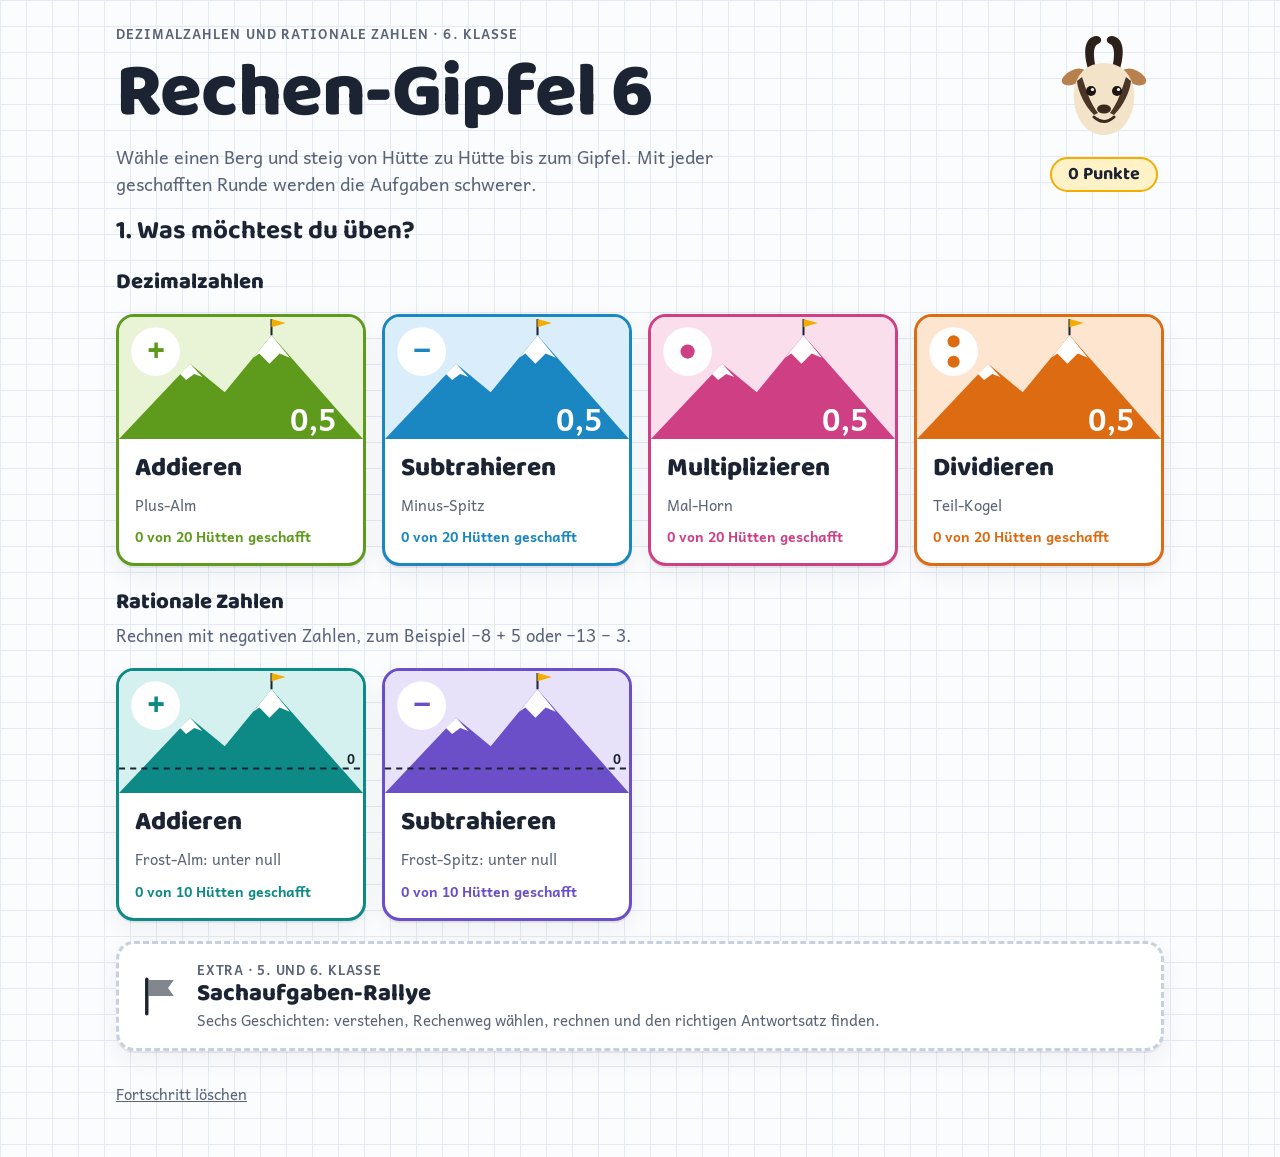
==== commit f6c8659a: "Sachaufgaben-Rallye als Extra in der Lernwelt Sechs Sachaufgaben mit denselben Geschichten für die 5" ====
--- a/einzeldatei/Rechen-Gipfel-6.html
+++ b/einzeldatei/Rechen-Gipfel-6.html
@@ -299,6 +299,18 @@
 .hint-visual svg { display: block; width: 100%; min-width: 480px; height: auto; }
 .hint-visual p { margin: 0 4px 4px; font-size: 15px; font-weight: 700; }
 
+/* Extra: Sachaufgaben-Rallye */
+.extra-card { display: flex; gap: 14px; align-items: center; background: var(--card); color: var(--fg); text-decoration: none;
+  border: 3px dashed var(--line); border-radius: var(--radius); padding: 16px 18px; box-shadow: var(--shadow); transition: transform .15s ease, border-color .15s ease; }
+.extra-card:hover { transform: translateY(-3px); border-color: var(--muted); }
+.extra-card:focus-visible { outline: 3px solid var(--fg); outline-offset: 3px; }
+.extra-flag { width: 46px; height: 46px; flex: none; color: var(--fg); }
+.extra-text { display: flex; flex-direction: column; gap: 2px; min-width: 0; }
+.extra-kicker { font-size: 13px; font-weight: 700; letter-spacing: .06em; text-transform: uppercase; color: var(--muted); }
+.extra-name { font-family: var(--font-display); font-weight: 800; font-size: 24px; line-height: 1.1; }
+.extra-sub { color: var(--muted); font-size: 15px; }
+@media (prefers-reduced-motion: reduce) { .extra-card { transition: none; } }
+
 </style>
 </head>
 <body>
@@ -323,6 +335,11 @@
     <h3 class="world-title">Rationale Zahlen</h3>
     <p class="world-note">Rechnen mit negativen Zahlen, zum Beispiel −8 + 5 oder −13 − 3.</p>
     <div class="op-grid two" id="op-grid-rat"></div>
+    <a class="extra-card" href="sachaufgaben-rallye.html">
+      <svg class="extra-flag" viewBox="0 0 40 40" aria-hidden="true"><rect x="7" y="4" width="3" height="33" rx="1.5" fill="currentColor"/><path d="M10 6h22l-5 7 5 7H10z" fill="currentColor" opacity=".55"/></svg>
+      <span class="extra-text"><span class="extra-kicker">Extra · 5. und 6. Klasse</span><span class="extra-name">Sachaufgaben-Rallye</span>
+      <span class="extra-sub">Sechs Geschichten: verstehen, Rechenweg wählen, rechnen und den richtigen Antwortsatz finden.</span></span>
+    </a>
     <footer class="home-foot">
       <button type="button" class="link-btn" id="reset-btn">Fortschritt löschen</button>
       <div id="reset-confirm" class="reset-confirm" hidden>
